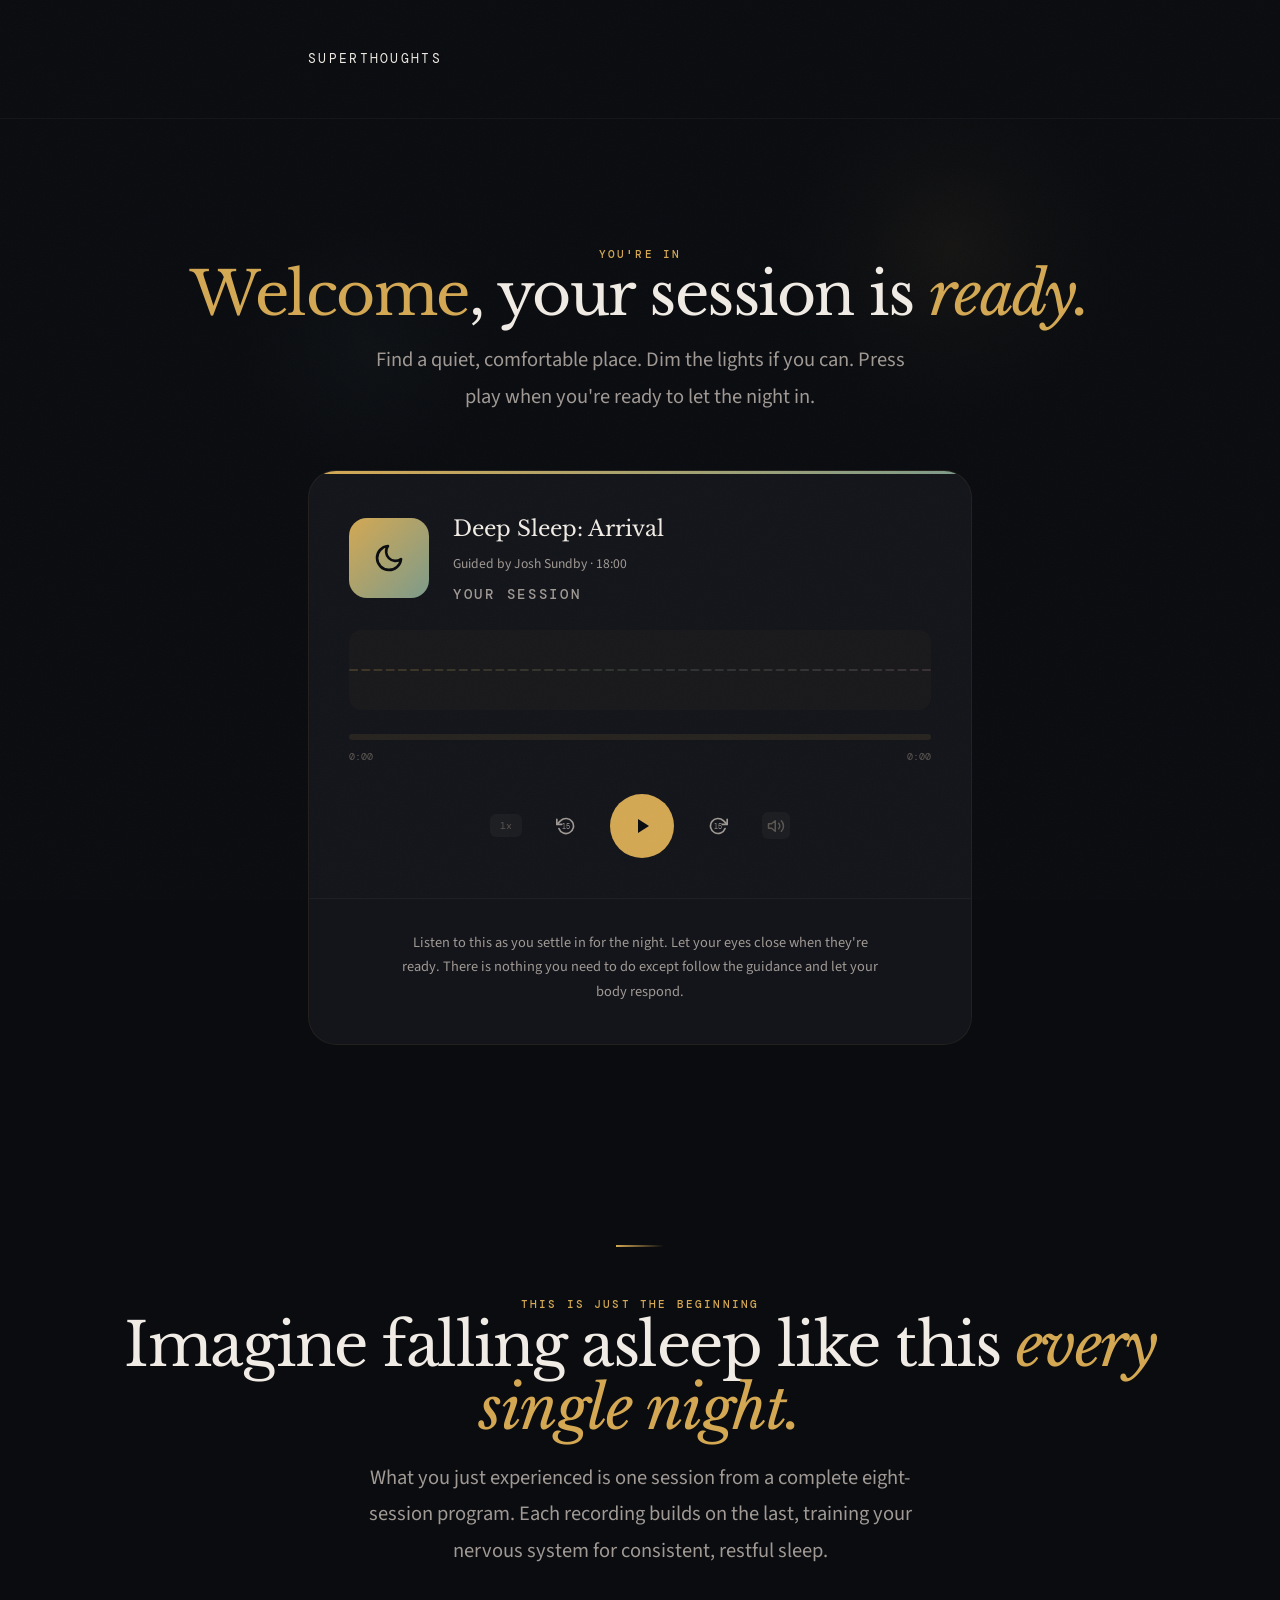
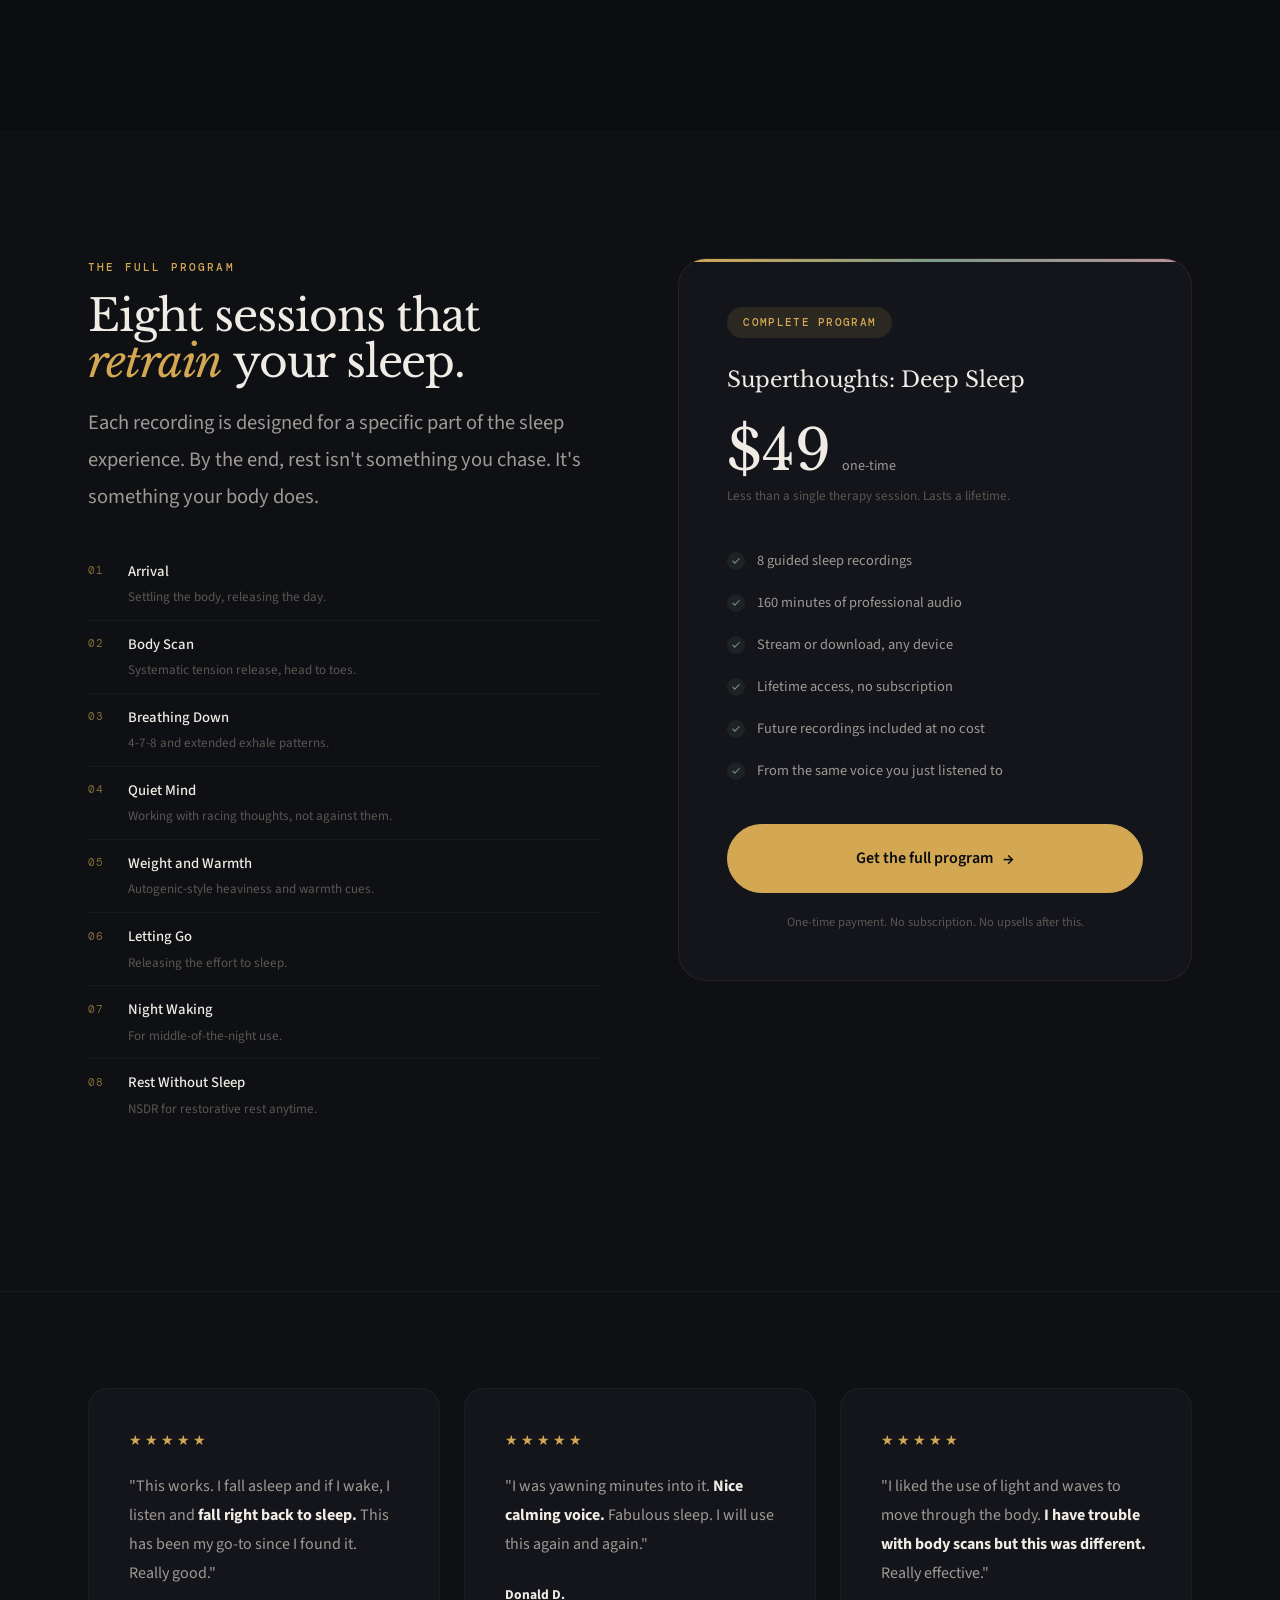
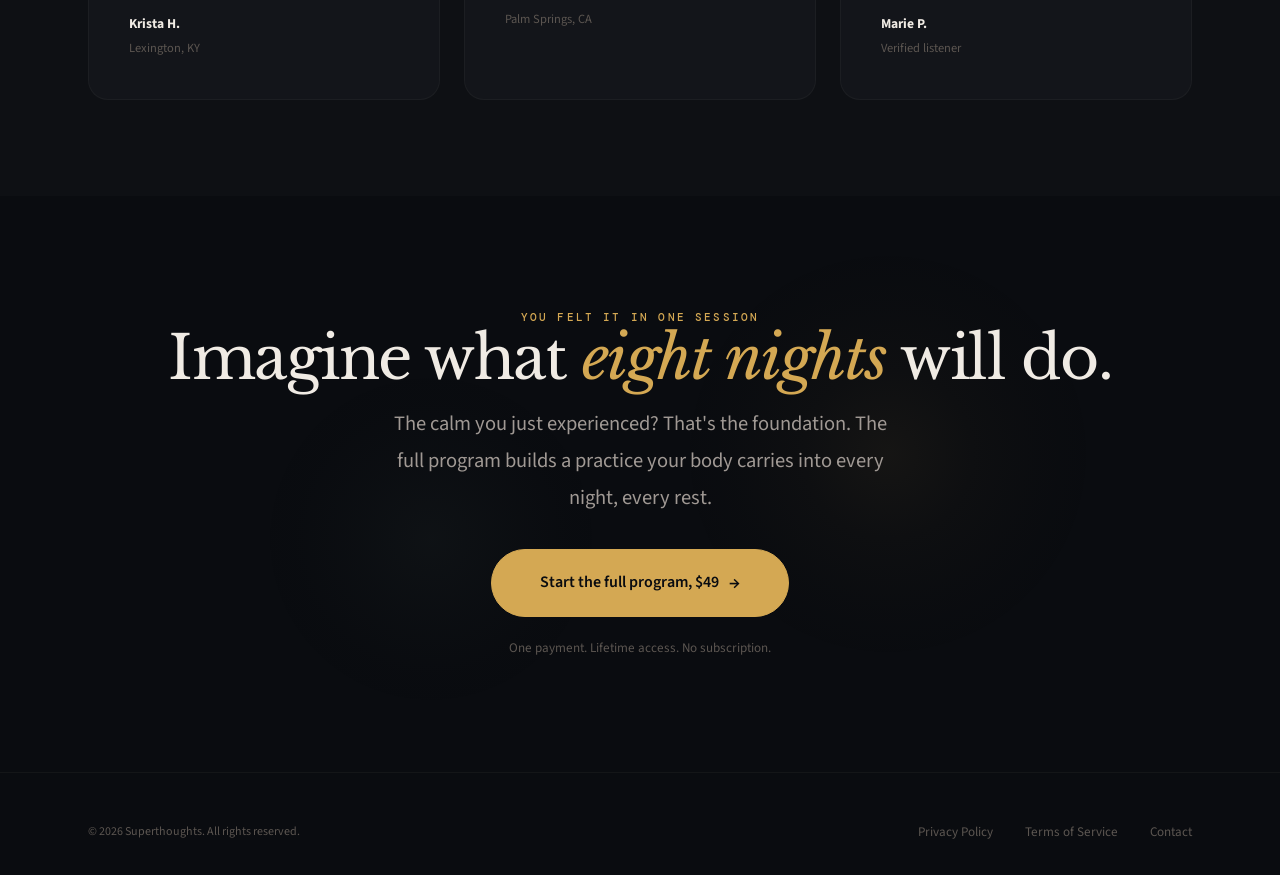
==== free-session.html @ 5aa47e93 "Add Deep Sleep website files" ====
<!DOCTYPE html>
<html lang="en">
<head>
  <meta charset="UTF-8">
  <meta name="viewport" content="width=device-width, initial-scale=1.0">
  <link rel="icon" type="image/svg+xml" href="data:image/svg+xml,<svg xmlns='http://www.w3.org/2000/svg' viewBox='0 0 100 100'><rect width='100' height='100' rx='18' fill='%230a0c10'/><text x='50' y='72' font-family='Georgia,serif' font-size='68' font-weight='400' font-style='italic' fill='%23d4a853' text-anchor='middle'>S</text></svg>">
  <title>Your Session - Deep Sleep - Superthoughts</title>
  <meta name="description" content="Listen to your complimentary guided deep sleep session from Superthoughts.">
  <link rel="preconnect" href="https://fonts.googleapis.com">
  <link rel="preconnect" href="https://fonts.gstatic.com" crossorigin>
  <link href="https://fonts.googleapis.com/css2?family=Libre+Baskerville:ital,wght@0,400;0,700;1,400&family=DM+Mono:wght@400;500&family=Source+Sans+3:wght@400;500;600&display=swap" rel="stylesheet">
  <link rel="stylesheet" href="style.css">
  <style>
    /* ===== DELIVERY PAGE ===== */
    .delivery-hero {
      padding: clamp(7rem, 14vh, 10rem) 0 clamp(3rem, 6vh, 5rem);
      text-align: center;
      position: relative;
      overflow: hidden;
    }

    .delivery-hero .container { position: relative; z-index: 2; }

    .welcome-name { color: var(--amber); }

    .player-section { padding: 0 0 clamp(4rem, 8vh, 6rem); }

    .player-card {
      max-width: 700px;
      margin: 0 auto;
      background: var(--bg-card);
      border: 1px solid rgba(212, 168, 83, 0.08);
      border-radius: 28px;
      overflow: hidden;
      position: relative;
    }

    .player-card::before {
      content: '';
      position: absolute;
      top: 0; left: 0; right: 0;
      height: 3px;
      background: linear-gradient(90deg, var(--amber), var(--sage));
    }

    .player-top {
      padding: 2.5rem 2.5rem 0;
      display: flex;
      align-items: center;
      gap: 1.5rem;
    }

    .player-art {
      width: 80px;
      height: 80px;
      border-radius: 18px;
      background: linear-gradient(135deg, var(--amber), var(--sage));
      flex-shrink: 0;
      display: flex;
      align-items: center;
      justify-content: center;
    }

    .player-art svg {
      width: 32px;
      height: 32px;
      fill: none;
      stroke: var(--bg);
      stroke-width: 2;
      stroke-linecap: round;
      stroke-linejoin: round;
    }

    .player-info h2 {
      font-family: var(--font-display);
      font-size: 1.35rem;
      color: var(--text);
      font-weight: 400;
      margin-bottom: 0.25rem;
    }

    .player-info p {
      font-size: 0.85rem;
      color: var(--text-muted);
    }

    .player-info .tag { margin-top: 0.5rem; margin-bottom: 0; }

    .player-body { padding: 1.5rem 2.5rem 2.5rem; }

    /* Visualizer */
    .visualizer-wrap {
      width: 100%;
      height: 80px;
      margin-bottom: 1.5rem;
      position: relative;
      overflow: hidden;
      border-radius: 12px;
      background: rgba(212, 168, 83, 0.03);
    }

    .visualizer-wrap canvas { width: 100%; height: 100%; display: block; }

    /* Progress */
    .custom-progress {
      width: 100%;
      height: 6px;
      background: rgba(212, 168, 83, 0.1);
      border-radius: 3px;
      cursor: pointer;
      margin-bottom: 0.5rem;
      position: relative;
    }

    .custom-progress-fill {
      height: 100%;
      background: linear-gradient(90deg, var(--amber), var(--sage));
      border-radius: 3px;
      width: 0%;
      position: relative;
      transition: width 0.1s linear;
    }

    .custom-progress-fill::after {
      content: '';
      position: absolute;
      right: -6px;
      top: 50%;
      transform: translateY(-50%) scale(0);
      width: 14px;
      height: 14px;
      background: var(--amber);
      border-radius: 50%;
      box-shadow: 0 0 12px rgba(212, 168, 83, 0.3);
      transition: transform 0.2s;
    }

    .custom-progress:hover .custom-progress-fill::after {
      transform: translateY(-50%) scale(1);
    }

    .custom-times {
      display: flex;
      justify-content: space-between;
      font-family: var(--font-mono);
      font-size: 0.65rem;
      color: var(--text-faint);
      margin-bottom: 1.75rem;
    }

    .custom-controls {
      display: flex;
      align-items: center;
      justify-content: center;
      gap: 1.5rem;
    }

    .ctrl-btn {
      background: none;
      border: none;
      color: var(--text-muted);
      cursor: pointer;
      transition: color 0.2s, transform 0.2s;
      display: flex;
      align-items: center;
      justify-content: center;
    }

    .ctrl-btn:hover { color: var(--text); }
    .ctrl-btn--skip { width: 40px; height: 40px; }

    .ctrl-btn--play {
      width: 64px;
      height: 64px;
      background: var(--amber);
      border-radius: 50%;
      color: var(--bg);
      transition: transform 0.2s var(--ease), box-shadow 0.2s;
    }

    .ctrl-btn--play:hover {
      transform: scale(1.06);
      box-shadow: 0 4px 24px rgba(212, 168, 83, 0.3);
      color: var(--bg);
    }

    .ctrl-btn--speed {
      font-family: var(--font-mono);
      font-size: 0.65rem;
      letter-spacing: 0.05em;
      color: var(--text-faint);
      padding: 0.3rem 0.6rem;
      border-radius: 6px;
      background: rgba(240, 235, 228, 0.04);
    }

    .ctrl-btn--speed:hover { background: rgba(240, 235, 228, 0.08); }

    .player-instructions {
      text-align: center;
      padding: 2rem 2.5rem 2.5rem;
      border-top: 1px solid rgba(240, 235, 228, 0.04);
    }

    .player-instructions p {
      font-size: 0.9rem;
      color: var(--text-muted);
      line-height: 1.7;
      max-width: 480px;
      margin: 0 auto;
    }

    .player-instructions strong { color: var(--text); }

    /* Bridge */
    .bridge {
      padding: clamp(5rem, 10vw, 8rem) 0;
      text-align: center;
      position: relative;
    }

    .bridge .headline { margin-bottom: 1.25rem; }
    .bridge .body-lg { max-width: 560px; margin: 0 auto 2rem; }

    .bridge-divider {
      width: 48px;
      height: 2px;
      background: linear-gradient(90deg, var(--amber), transparent);
      margin: 0 auto 3rem;
    }

    /* Offer section */
    .offer {
      padding: clamp(5rem, 10vw, 8rem) 0;
      background: var(--bg-alt);
    }

    .offer-grid {
      display: grid;
      grid-template-columns: 1fr 1fr;
      gap: clamp(3rem, 6vw, 5rem);
      align-items: start;
    }

    .offer-copy .tag { margin-bottom: 1rem; }
    .offer-copy .headline { margin-bottom: 1.25rem; }
    .offer-copy .body-lg { margin-bottom: 2rem; }

    .offer-sessions { list-style: none; margin-bottom: 2rem; }

    .offer-sessions li {
      display: flex;
      align-items: flex-start;
      gap: 1rem;
      padding: 0.7rem 0;
      border-bottom: 1px solid rgba(240, 235, 228, 0.03);
    }

    .offer-sessions li:last-child { border: none; }

    .offer-session-num {
      font-family: var(--font-mono);
      font-size: 0.68rem;
      color: var(--amber);
      letter-spacing: 0.08em;
      min-width: 1.5rem;
      padding-top: 0.15rem;
      opacity: 0.6;
    }

    .offer-session-title { font-size: 0.92rem; color: var(--text); font-weight: 500; }
    .offer-session-desc { font-size: 0.82rem; color: var(--text-faint); margin-top: 0.15rem; }

    .offer-card {
      background: var(--bg-card);
      border: 1px solid rgba(212, 168, 83, 0.1);
      border-radius: 28px;
      padding: clamp(2rem, 4vw, 3rem);
      position: relative;
      overflow: hidden;
    }

    .offer-card::before {
      content: '';
      position: absolute;
      top: 0; left: 0; right: 0;
      height: 3px;
      background: linear-gradient(90deg, var(--amber), var(--sage), var(--rose));
    }

    .offer-card-badge {
      display: inline-block;
      background: var(--amber-deep);
      color: var(--amber);
      font-family: var(--font-mono);
      font-size: 0.68rem;
      font-weight: 500;
      text-transform: uppercase;
      letter-spacing: 0.12em;
      padding: 0.4rem 1rem;
      border-radius: 50px;
      margin-bottom: 1.5rem;
    }

    .offer-card h3 {
      font-family: var(--font-display);
      font-size: 1.35rem;
      color: var(--text);
      font-weight: 400;
      margin-bottom: 1.5rem;
    }

    .offer-price {
      display: flex;
      align-items: baseline;
      gap: 0.65rem;
      margin-bottom: 0.4rem;
    }

    .offer-price-amount {
      font-family: var(--font-display);
      font-size: 3.5rem;
      color: var(--text);
      line-height: 1;
    }

    .offer-price-detail { font-size: 0.88rem; color: var(--text-muted); }
    .offer-price-context { font-size: 0.82rem; color: var(--text-faint); margin-bottom: 2rem; }

    .offer-includes { list-style: none; margin-bottom: 2rem; padding: 0; }

    .offer-includes li {
      padding: 0.55rem 0;
      font-size: 0.9rem;
      color: var(--text-muted);
      display: flex;
      align-items: center;
      gap: 0.75rem;
    }

    .offer-check {
      width: 18px;
      height: 18px;
      border-radius: 50%;
      background: var(--sage-deep);
      display: flex;
      align-items: center;
      justify-content: center;
      flex-shrink: 0;
    }

    .offer-check svg {
      width: 10px;
      height: 10px;
      stroke: var(--sage);
      stroke-width: 2.5;
      fill: none;
      stroke-linecap: round;
      stroke-linejoin: round;
    }

    .offer-guarantee {
      text-align: center;
      font-size: 0.78rem;
      color: var(--text-faint);
      margin-top: 1.25rem;
      line-height: 1.5;
    }

    /* Final push */
    .final-push {
      padding: clamp(5rem, 10vw, 7rem) 0;
      text-align: center;
      position: relative;
      overflow: hidden;
    }

    .final-push .headline { margin-bottom: 1rem; }
    .final-push .body-lg { max-width: 500px; margin: 0 auto 2rem; }
    .final-push-note { font-size: 0.82rem; color: var(--text-faint); margin-top: 1.25rem; }

    /* Breathing canvas */
    .breath-canvas {
      position: fixed;
      inset: 0;
      z-index: 0;
      pointer-events: none;
      overflow: hidden;
    }

    .breath-orb {
      position: absolute;
      border-radius: 50%;
      opacity: 0;
      transition: opacity 2s ease;
    }

    .breath-canvas.active .breath-orb { opacity: 1; }

    .breath-orb--1 {
      width: 650px; height: 650px;
      background: radial-gradient(circle, rgba(212, 168, 83, 0.045) 0%, rgba(212, 168, 83, 0.02) 30%, rgba(212, 168, 83, 0.005) 55%, transparent 75%);
      top: 10%; left: 20%;
      animation: breathe-a 20s ease-in-out infinite;
    }

    .breath-orb--2 {
      width: 600px; height: 600px;
      background: radial-gradient(circle, rgba(125, 155, 138, 0.035) 0%, rgba(125, 155, 138, 0.015) 30%, rgba(125, 155, 138, 0.004) 55%, transparent 75%);
      top: 35%; right: 15%;
      animation: breathe-b 25s ease-in-out infinite;
    }

    .breath-orb--3 {
      width: 550px; height: 550px;
      background: radial-gradient(circle, rgba(184, 146, 154, 0.03) 0%, rgba(184, 146, 154, 0.012) 30%, rgba(184, 146, 154, 0.003) 55%, transparent 75%);
      bottom: 20%; left: 30%;
      animation: breathe-c 30s ease-in-out infinite;
    }

    @keyframes breathe-a {
      0%, 100% { transform: translate(0, 0) scale(1); opacity: 0.5; }
      25% { transform: translate(15px, -10px) scale(1.08); opacity: 0.7; }
      50% { transform: translate(-8px, 8px) scale(1.02); opacity: 0.55; }
      75% { transform: translate(10px, 5px) scale(1.1); opacity: 0.75; }
    }

    @keyframes breathe-b {
      0%, 100% { transform: translate(0, 0) scale(1); opacity: 0.4; }
      30% { transform: translate(-12px, 8px) scale(1.1); opacity: 0.6; }
      60% { transform: translate(8px, -6px) scale(0.97); opacity: 0.45; }
      85% { transform: translate(-6px, -10px) scale(1.06); opacity: 0.65; }
    }

    @keyframes breathe-c {
      0%, 100% { transform: translate(0, 0) scale(1); opacity: 0.3; }
      35% { transform: translate(12px, 10px) scale(1.12); opacity: 0.5; }
      65% { transform: translate(-8px, -6px) scale(1.05); opacity: 0.4; }
    }

    .delivery-hero, .player-section, .bridge, .offer, .offer-testimonials, .final-push, .footer, nav.nav {
      position: relative; z-index: 1;
    }

    @media (max-width: 768px) {
      .offer-grid { grid-template-columns: 1fr; }
      .player-top { flex-direction: column; text-align: center; }
      .player-body { padding: 1.5rem 1.5rem 2rem; }
      .offer-testimonials .testimonials-grid { grid-template-columns: 1fr; }
      .ctrl-btn--play { width: 56px; height: 56px; }
      .custom-controls { gap: 1rem; }
    }
  </style>
</head>
<body>

  <!-- Breathing visual -->
  <div class="breath-canvas" id="breathCanvas">
    <div class="breath-orb breath-orb--1"></div>
    <div class="breath-orb breath-orb--2"></div>
    <div class="breath-orb breath-orb--3"></div>
  </div>

  <!-- Nav -->
  <nav class="nav" style="border-bottom: 1px solid rgba(240,235,228,0.04);">
    <div class="nav-inner" style="max-width:760px;margin:0 auto;padding:1.5rem clamp(1.5rem,5vw,3rem);">
      <a href="index.html" class="logo">
        <span class="logo-text" style="font-size:0.8rem;">Superthoughts</span>
      </a>
    </div>
  </nav>

  <!-- Welcome -->
  <section class="delivery-hero">
    <div class="glow glow--amber" style="top: -20%; right: 10%; width: 400px; height: 400px;"></div>
    <div class="glow glow--sage" style="bottom: -15%; left: 15%; width: 350px; height: 350px;"></div>
    <div class="container">
      <p class="tag">You're in</p>
      <h1 class="headline headline--lg"><span class="welcome-name" id="welcomeName">Welcome</span>, your session is <em>ready.</em></h1>
      <p class="body-lg" style="max-width: 540px; margin: 1rem auto 0;">Find a quiet, comfortable place. Dim the lights if you can. Press play when you're ready to let the night in.</p>
    </div>
  </section>

  <!-- Player -->
  <section class="player-section">
    <div class="container" style="max-width:760px;">
      <div class="player-card reveal">
        <div class="player-top">
          <div class="player-art">
            <svg viewBox="0 0 24 24"><path d="M21 12.79A9 9 0 1 1 11.21 3 7 7 0 0 0 21 12.79z"/></svg>
          </div>
          <div class="player-info">
            <h2>Deep Sleep: Arrival</h2>
            <p>Guided by Josh Sundby &middot; 18:00</p>
            <p class="tag">Your session</p>
          </div>
        </div>
        <div class="player-body">
          <div class="visualizer-wrap">
            <canvas id="visualizer"></canvas>
          </div>
          <div class="custom-progress" id="progressBar">
            <div class="custom-progress-fill" id="progressFill"></div>
          </div>
          <div class="custom-times">
            <span id="currentTime">0:00</span>
            <span id="totalTime">0:00</span>
          </div>
          <div class="custom-controls">
            <button class="ctrl-btn ctrl-btn--speed" id="speedBtn">1x</button>
            <button class="ctrl-btn ctrl-btn--skip" id="rewindBtn" aria-label="Rewind 15 seconds">
              <svg width="20" height="20" viewBox="0 0 24 24" fill="none" stroke="currentColor" stroke-width="2" stroke-linecap="round" stroke-linejoin="round"><path d="M1 4v6h6"/><path d="M3.51 15a9 9 0 1 0 2.13-9.36L1 10"/><text x="12" y="16" fill="currentColor" stroke="none" font-size="8" font-family="DM Mono, monospace" text-anchor="middle">15</text></svg>
            </button>
            <button class="ctrl-btn ctrl-btn--play" id="playBtn" aria-label="Play">
              <svg width="24" height="24" viewBox="0 0 24 24" fill="currentColor" id="playIcon">
                <path d="M8 5v14l11-7z"/>
              </svg>
            </button>
            <button class="ctrl-btn ctrl-btn--skip" id="forwardBtn" aria-label="Forward 15 seconds">
              <svg width="20" height="20" viewBox="0 0 24 24" fill="none" stroke="currentColor" stroke-width="2" stroke-linecap="round" stroke-linejoin="round"><path d="M23 4v6h-6"/><path d="M20.49 15a9 9 0 1 1-2.12-9.36L23 10"/><text x="12" y="16" fill="currentColor" stroke="none" font-size="8" font-family="DM Mono, monospace" text-anchor="middle">15</text></svg>
            </button>
            <button class="ctrl-btn ctrl-btn--speed" id="muteBtn" aria-label="Volume" style="padding:0.3rem;">
              <svg width="18" height="18" viewBox="0 0 24 24" fill="none" stroke="currentColor" stroke-width="2" stroke-linecap="round" stroke-linejoin="round" id="volIcon"><polygon points="11 5 6 9 2 9 2 15 6 15 11 19 11 5"/><path d="M19.07 4.93a10 10 0 0 1 0 14.14M15.54 8.46a5 5 0 0 1 0 7.07"/></svg>
            </button>
          </div>
        </div>
        <div class="player-instructions">
          <p>Listen to this as you settle in for the night. Let your eyes close when they're ready. There is nothing you need to do except follow the guidance and let your body respond.</p>
        </div>
      </div>
    </div>
  </section>

  <!-- Bridge -->
  <section class="bridge">
    <div class="container">
      <div class="bridge-divider"></div>
      <p class="tag">This is just the beginning</p>
      <h2 class="headline headline--lg">Imagine falling asleep like this <em>every single night.</em></h2>
      <p class="body-lg">What you just experienced is one session from a complete eight-session program. Each recording builds on the last, training your nervous system for consistent, restful sleep.</p>
    </div>
  </section>

  <!-- The Offer -->
  <section class="offer" id="offer">
    <div class="container">
      <div class="offer-grid">
        <div class="offer-copy">
          <p class="tag">The full program</p>
          <h2 class="headline headline--md">Eight sessions that <em>retrain</em> your sleep.</h2>
          <p class="body-lg">Each recording is designed for a specific part of the sleep experience. By the end, rest isn't something you chase. It's something your body does.</p>
          <ul class="offer-sessions">
            <li><span class="offer-session-num">01</span><div><div class="offer-session-title">Arrival</div><div class="offer-session-desc">Settling the body, releasing the day.</div></div></li>
            <li><span class="offer-session-num">02</span><div><div class="offer-session-title">Body Scan</div><div class="offer-session-desc">Systematic tension release, head to toes.</div></div></li>
            <li><span class="offer-session-num">03</span><div><div class="offer-session-title">Breathing Down</div><div class="offer-session-desc">4-7-8 and extended exhale patterns.</div></div></li>
            <li><span class="offer-session-num">04</span><div><div class="offer-session-title">Quiet Mind</div><div class="offer-session-desc">Working with racing thoughts, not against them.</div></div></li>
            <li><span class="offer-session-num">05</span><div><div class="offer-session-title">Weight and Warmth</div><div class="offer-session-desc">Autogenic-style heaviness and warmth cues.</div></div></li>
            <li><span class="offer-session-num">06</span><div><div class="offer-session-title">Letting Go</div><div class="offer-session-desc">Releasing the effort to sleep.</div></div></li>
            <li><span class="offer-session-num">07</span><div><div class="offer-session-title">Night Waking</div><div class="offer-session-desc">For middle-of-the-night use.</div></div></li>
            <li><span class="offer-session-num">08</span><div><div class="offer-session-title">Rest Without Sleep</div><div class="offer-session-desc">NSDR for restorative rest anytime.</div></div></li>
          </ul>
        </div>

        <div class="offer-card">
          <div class="offer-card-badge">Complete program</div>
          <h3>Superthoughts: Deep Sleep</h3>
          <div class="offer-price">
            <span class="offer-price-amount">$49</span>
            <span class="offer-price-detail">one-time</span>
          </div>
          <p class="offer-price-context">Less than a single therapy session. Lasts a lifetime.</p>
          <ul class="offer-includes">
            <li><span class="offer-check"><svg viewBox="0 0 24 24"><polyline points="20 6 9 17 4 12"/></svg></span>8 guided sleep recordings</li>
            <li><span class="offer-check"><svg viewBox="0 0 24 24"><polyline points="20 6 9 17 4 12"/></svg></span>160 minutes of professional audio</li>
            <li><span class="offer-check"><svg viewBox="0 0 24 24"><polyline points="20 6 9 17 4 12"/></svg></span>Stream or download, any device</li>
            <li><span class="offer-check"><svg viewBox="0 0 24 24"><polyline points="20 6 9 17 4 12"/></svg></span>Lifetime access, no subscription</li>
            <li><span class="offer-check"><svg viewBox="0 0 24 24"><polyline points="20 6 9 17 4 12"/></svg></span>Future recordings included at no cost</li>
            <li><span class="offer-check"><svg viewBox="0 0 24 24"><polyline points="20 6 9 17 4 12"/></svg></span>From the same voice you just listened to</li>
          </ul>
          <a href="checkout.html" class="btn btn--primary btn--full btn--lg">Get the full program <span class="btn-arrow">&rarr;</span></a>
          <p class="offer-guarantee">One-time payment. No subscription. No upsells after this.</p>
        </div>
      </div>
    </div>
  </section>

  <!-- Social Proof -->
  <section class="offer-testimonials" style="padding: clamp(4rem, 8vw, 6rem) 0; background: var(--bg-alt); border-top: 1px solid rgba(240, 235, 228, 0.03);">
    <div class="container">
      <div class="testimonials-grid">
        <div class="testimonial reveal">
          <div class="testimonial-stars">&#9733;&#9733;&#9733;&#9733;&#9733;</div>
          <blockquote>"This works. I fall asleep and if I wake, I listen and <strong>fall right back to sleep.</strong> This has been my go-to since I found it. Really good."</blockquote>
          <div class="testimonial-author"><strong>Krista H.</strong><span>Lexington, KY</span></div>
        </div>
        <div class="testimonial reveal reveal-delay-1">
          <div class="testimonial-stars">&#9733;&#9733;&#9733;&#9733;&#9733;</div>
          <blockquote>"I was yawning minutes into it. <strong>Nice calming voice.</strong> Fabulous sleep. I will use this again and again."</blockquote>
          <div class="testimonial-author"><strong>Donald D.</strong><span>Palm Springs, CA</span></div>
        </div>
        <div class="testimonial reveal reveal-delay-2">
          <div class="testimonial-stars">&#9733;&#9733;&#9733;&#9733;&#9733;</div>
          <blockquote>"I liked the use of light and waves to move through the body. <strong>I have trouble with body scans but this was different.</strong> Really effective."</blockquote>
          <div class="testimonial-author"><strong>Marie P.</strong><span>Verified listener</span></div>
        </div>
      </div>
    </div>
  </section>

  <!-- Final Push -->
  <section class="final-push">
    <div class="glow glow--amber" style="top: 10%; right: 15%; width: 400px; height: 400px;"></div>
    <div class="glow glow--sage" style="bottom: 10%; left: 20%; width: 350px; height: 350px;"></div>
    <div class="container reveal">
      <p class="tag">You felt it in one session</p>
      <h2 class="headline headline--lg">Imagine what <em>eight nights</em> will do.</h2>
      <p class="body-lg">The calm you just experienced? That's the foundation. The full program builds a practice your body carries into every night, every rest.</p>
      <a href="checkout.html" class="btn btn--primary btn--lg">Start the full program, $49 <span class="btn-arrow">&rarr;</span></a>
      <p class="final-push-note">One payment. Lifetime access. No subscription.</p>
    </div>
  </section>

  <!-- Footer -->
  <footer class="footer">
    <div class="container">
      <div class="footer-bottom" style="border: none; padding-top: 0;">
        <p>&copy; 2026 Superthoughts. All rights reserved.</p>
        <div class="footer-links">
          <a href="privacy.html">Privacy Policy</a>
          <a href="terms.html">Terms of Service</a>
          <a href="mailto:hello@superthoughts.com">Contact</a>
        </div>
      </div>
    </div>
  </footer>

  <script>
    // Personalize
    const name = sessionStorage.getItem('st_name');
    const welcomeEl = document.getElementById('welcomeName');
    if (name && welcomeEl) welcomeEl.textContent = name;

    // ===== AUDIO PLAYER =====
    // Update CDN path when audio is uploaded
    const audio = new Audio('https://superthoughts-audio.b-cdn.net/deep-sleep/01%20-%20Deep%20Sleep%20-%20Arrival.mp3');
    audio.crossOrigin = 'anonymous';
    const playBtn = document.getElementById('playBtn');
    const playIcon = document.getElementById('playIcon');
    const progressBar = document.getElementById('progressBar');
    const progressFill = document.getElementById('progressFill');
    const currentTimeEl = document.getElementById('currentTime');
    const totalTimeEl = document.getElementById('totalTime');
    const rewindBtn = document.getElementById('rewindBtn');
    const forwardBtn = document.getElementById('forwardBtn');
    const speedBtn = document.getElementById('speedBtn');
    const muteBtn = document.getElementById('muteBtn');
    const volIcon = document.getElementById('volIcon');
    const breathCanvas = document.getElementById('breathCanvas');

    // ===== VISUALIZER =====
    const vizCanvas = document.getElementById('visualizer');
    const vizCtx = vizCanvas.getContext('2d');
    let audioCtx, analyser, source, dataArray, animId;
    let vizInitialized = false;
    const isMobile = /iPhone|iPad|iPod|Android/i.test(navigator.userAgent);

    function initVisualizer() {
      if (vizInitialized || isMobile) return;
      vizInitialized = true;
      audioCtx = new (window.AudioContext || window.webkitAudioContext)();
      analyser = audioCtx.createAnalyser();
      analyser.fftSize = 256;
      analyser.smoothingTimeConstant = 0.82;
      source = audioCtx.createMediaElementSource(audio);
      source.connect(analyser);
      analyser.connect(audioCtx.destination);
      dataArray = new Uint8Array(analyser.frequencyBinCount);
    }

    let smoothed = null;

    function vizColor(t) {
      const c1r=212,c1g=168,c1b=83, c2r=125,c2g=155,c2b=138, c3r=184,c3g=146,c3b=154;
      if (t < 0.5) {
        const l = t * 2;
        return [c1r+(c2r-c1r)*l, c1g+(c2g-c1g)*l, c1b+(c2b-c1b)*l];
      }
      const l = (t-0.5)*2;
      return [c2r+(c3r-c2r)*l, c2g+(c3g-c2g)*l, c2b+(c3b-c2b)*l];
    }

    function drawVisualizer() {
      animId = requestAnimationFrame(drawVisualizer);
      const dpr = window.devicePixelRatio || 1;
      const rect = vizCanvas.getBoundingClientRect();
      vizCanvas.width = rect.width * dpr;
      vizCanvas.height = rect.height * dpr;
      vizCtx.scale(dpr, dpr);
      const W = rect.width, H = rect.height;
      vizCtx.clearRect(0, 0, W, H);
      analyser.getByteFrequencyData(dataArray);

      const barCount = 48;
      const half = barCount / 2;
      const gap = 3;
      const barWidth = (W - (barCount - 1) * gap) / barCount;
      const maxBarH = H - 8;
      if (!smoothed) smoothed = new Float32Array(half).fill(0);

      const usableBins = Math.floor(dataArray.length * 0.5);

      for (let i = 0; i < half; i++) {
        const t = i / half;
        const curved = Math.pow(t, 1.4);
        const bin = 1 + Math.floor(curved * (usableBins - 1));
        let sum = 0, count = 0;
        for (let b = Math.max(0, bin-2); b <= Math.min(dataArray.length-1, bin+2); b++) {
          sum += dataArray[b]; count++;
        }
        const raw = (sum / count) / 255;
        const boosted = Math.pow(raw, 0.6) * 1.3;
        smoothed[i] += (Math.min(boosted, 1) - smoothed[i]) * 0.03;
      }

      for (let i = 0; i < barCount; i++) {
        const distFromCenter = Math.abs(i - (barCount - 1) / 2);
        const si = Math.floor((distFromCenter / (half - 1)) * (half - 1));
        const val = smoothed[Math.min(si, half - 1)];
        const barH = Math.max(2, val * maxBarH);
        const x = i * (barWidth + gap);
        const y = (H - barH) / 2;
        const [r,g,b] = vizColor(i/(barCount-1));
        const alpha = 0.35 + val * 0.55;
        vizCtx.fillStyle = `rgba(${Math.round(r)},${Math.round(g)},${Math.round(b)},${alpha})`;
        vizCtx.beginPath();
        vizCtx.roundRect(x, y, barWidth, barH, barWidth / 2);
        vizCtx.fill();
      }
    }

    // Mobile: ambient sine-wave breathing animation
    let mobileVizStart = 0;
    function drawVizMobile() {
      animId = requestAnimationFrame(drawVizMobile);
      const dpr = window.devicePixelRatio || 1;
      const rect = vizCanvas.getBoundingClientRect();
      if (rect.width === 0) return;
      vizCanvas.width = rect.width * dpr;
      vizCanvas.height = rect.height * dpr;
      vizCtx.scale(dpr, dpr);
      const W = rect.width, H = rect.height;
      vizCtx.clearRect(0, 0, W, H);
      if (!mobileVizStart) mobileVizStart = performance.now();
      const elapsed = (performance.now() - mobileVizStart) / 1000;

      const barCount = 48;
      const half = barCount / 2;
      const gap = 3;
      const barW = (W - (barCount-1)*gap) / barCount;
      const maxH = H - 10;
      if (!smoothed) smoothed = new Float32Array(half).fill(0);

      for (let i = 0; i < half; i++) {
        const t = i / half;
        const wave1 = Math.sin(elapsed * 0.4 + i * 0.3) * 0.5 + 0.5;
        const wave2 = Math.sin(elapsed * 0.25 + i * 0.5 + 1.5) * 0.5 + 0.5;
        const wave3 = Math.sin(elapsed * 0.15 + i * 0.2 + 3.0) * 0.5 + 0.5;
        const target = (wave1 * 0.4 + wave2 * 0.35 + wave3 * 0.25) * (0.3 + (1 - t) * 0.4);
        smoothed[i] += (target - smoothed[i]) * 0.02;
      }

      for (let i = 0; i < barCount; i++) {
        const distFromCenter = Math.abs(i - (barCount - 1) / 2);
        const si = Math.floor((distFromCenter / (half - 1)) * (half - 1));
        const val = smoothed[Math.min(si, half - 1)];
        const barH = Math.max(2, val * maxH);
        const x = i * (barW + gap);
        const y = (H - barH) / 2;
        const [r,g,b] = vizColor(i/(barCount-1));
        const alpha = 0.15 + val * 0.45;
        vizCtx.fillStyle = `rgba(${Math.round(r)},${Math.round(g)},${Math.round(b)},${alpha})`;
        vizCtx.beginPath();
        vizCtx.roundRect(x, y, barW, barH, barW / 2);
        vizCtx.fill();
      }
    }

    function startVisualizer() {
      if (isMobile) {
        mobileVizStart = 0;
        smoothed = null;
        drawVizMobile();
        return;
      }
      initVisualizer();
      if (audioCtx.state === 'suspended') audioCtx.resume();
      drawVisualizer();
    }

    function stopVisualizer() { if (animId) { cancelAnimationFrame(animId); animId = null; } smoothed = null; drawIdle(); }

    function drawIdle() {
      const dpr = window.devicePixelRatio || 1;
      const rect = vizCanvas.getBoundingClientRect();
      vizCanvas.width = rect.width * dpr;
      vizCanvas.height = rect.height * dpr;
      vizCtx.scale(dpr, dpr);
      const W = rect.width, H = rect.height;
      vizCtx.clearRect(0, 0, W, H);
      const barCount = 48, gap = 3;
      const barWidth = (W - (barCount - 1) * gap) / barCount;
      for (let i = 0; i < barCount; i++) {
        const barH = 2;
        const x = i * (barWidth + gap);
        const y = (H - barH) / 2;
        const [r,g,b] = vizColor(i/(barCount-1));
        vizCtx.fillStyle = `rgba(${Math.round(r)},${Math.round(g)},${Math.round(b)},0.2)`;
        vizCtx.beginPath();
        vizCtx.roundRect(x, y, barWidth, barH, 1);
        vizCtx.fill();
      }
    }

    // Pause/resume on visibility change
    document.addEventListener('visibilitychange', function() {
      if (document.hidden) {
        if (animId) { cancelAnimationFrame(animId); animId = null; }
      } else if (!audio.paused) {
        startVisualizer();
      }
    });

    setTimeout(drawIdle, 100);

    // Media Session API
    if ('mediaSession' in navigator) {
      navigator.mediaSession.metadata = new MediaMetadata({
        title: 'Arrival',
        artist: 'SUPERTHOUGHTS',
        album: 'Deep Sleep'
      });
      navigator.mediaSession.setActionHandler('play', () => { audio.play(); });
      navigator.mediaSession.setActionHandler('pause', () => { audio.pause(); });
    }

    function formatTime(s) {
      const m = Math.floor(s / 60);
      const sec = Math.floor(s % 60);
      return m + ':' + String(sec).padStart(2, '0');
    }

    audio.addEventListener('loadedmetadata', () => { totalTimeEl.textContent = formatTime(audio.duration); });

    audio.addEventListener('timeupdate', () => {
      const pct = (audio.currentTime / audio.duration) * 100;
      progressFill.style.width = pct + '%';
      currentTimeEl.textContent = formatTime(audio.currentTime);
    });

    audio.addEventListener('ended', () => {
      playIcon.innerHTML = '<path d="M8 5v14l11-7z"/>';
      breathCanvas.classList.remove('active');
      stopVisualizer();
    });

    playBtn.addEventListener('click', () => {
      if (audio.paused) {
        audio.play();
        playIcon.innerHTML = '<rect x="6" y="4" width="4" height="16"/><rect x="14" y="4" width="4" height="16"/>';
        breathCanvas.classList.add('active');
        startVisualizer();
      } else {
        audio.pause();
        playIcon.innerHTML = '<path d="M8 5v14l11-7z"/>';
        breathCanvas.classList.remove('active');
        stopVisualizer();
      }
    });

    function seekFromEvent(e) {
      const rect = progressBar.getBoundingClientRect();
      const pct = Math.max(0, Math.min(1, (e.clientX - rect.left) / rect.width));
      audio.currentTime = pct * audio.duration;
    }

    progressBar.addEventListener('click', seekFromEvent);
    let dragging = false;
    progressBar.addEventListener('mousedown', (e) => { dragging = true; seekFromEvent(e); });
    document.addEventListener('mousemove', (e) => { if (dragging) seekFromEvent(e); });
    document.addEventListener('mouseup', () => { dragging = false; });
    progressBar.addEventListener('touchstart', (e) => { seekFromEvent(e.touches[0]); }, { passive: true });
    progressBar.addEventListener('touchmove', (e) => { seekFromEvent(e.touches[0]); }, { passive: true });

    rewindBtn.addEventListener('click', () => { audio.currentTime = Math.max(0, audio.currentTime - 15); });
    forwardBtn.addEventListener('click', () => { audio.currentTime = Math.min(audio.duration, audio.currentTime + 15); });

    const speeds = [1, 1.25, 1.5, 0.75];
    let speedIdx = 0;
    speedBtn.addEventListener('click', () => {
      speedIdx = (speedIdx + 1) % speeds.length;
      audio.playbackRate = speeds[speedIdx];
      speedBtn.textContent = speeds[speedIdx] + 'x';
    });

    muteBtn.addEventListener('click', () => {
      audio.muted = !audio.muted;
      volIcon.innerHTML = audio.muted
        ? '<polygon points="11 5 6 9 2 9 2 15 6 15 11 19 11 5"/><line x1="23" y1="9" x2="17" y2="15"/><line x1="17" y1="9" x2="23" y2="15"/>'
        : '<polygon points="11 5 6 9 2 9 2 15 6 15 11 19 11 5"/><path d="M19.07 4.93a10 10 0 0 1 0 14.14M15.54 8.46a5 5 0 0 1 0 7.07"/>';
    });

    // Scroll reveal
    const reveals = document.querySelectorAll('.reveal');
    const observer = new IntersectionObserver((entries) => {
      entries.forEach(entry => {
        if (entry.isIntersecting) { entry.target.classList.add('visible'); observer.unobserve(entry.target); }
      });
    }, { threshold: 0.15, rootMargin: '0px 0px -40px 0px' });
    reveals.forEach(el => observer.observe(el));
  </script>

</body>
</html>
---- style.css ----
/* =============================================
   SUPERTHOUGHTS — DEEP SLEEP
   Premium warm-dark design system
   ============================================= */

:root {
  /* Deep dark palette — warm but not brown */
  --bg: #0a0c10;
  --bg-alt: #0e1014;
  --bg-card: #13151a;
  --bg-elevated: #1a1c22;
  --bg-glass: rgba(19, 21, 26, 0.7);

  /* Text */
  --text: #f0ebe4;
  --text-muted: #a09994;
  --text-faint: #5c5651;

  /* Accents */
  --amber: #d4a853;
  --amber-light: #e8c677;
  --amber-deep: rgba(212, 168, 83, 0.12);
  --sage: #7d9b8a;
  --sage-deep: rgba(125, 155, 138, 0.1);
  --rose: #b8929a;
  --rose-deep: rgba(184, 146, 154, 0.08);

  /* Typography */
  --font-display: 'Libre Baskerville', Georgia, serif;
  --font-body: 'Source Sans 3', -apple-system, sans-serif;
  --font-mono: 'DM Mono', 'IBM Plex Mono', monospace;

  /* Motion */
  --ease: cubic-bezier(0.16, 1, 0.3, 1);
  --ease-smooth: cubic-bezier(0.45, 0, 0.15, 1);
  --ease-out: cubic-bezier(0, 0, 0.2, 1);

  /* Spacing */
  --section-pad: clamp(5rem, 12vw, 9rem);
}

/* ===== RESET ===== */
*, *::before, *::after { margin: 0; padding: 0; box-sizing: border-box; }

html {
  scroll-behavior: smooth;
  -webkit-font-smoothing: antialiased;
  -moz-osx-font-smoothing: grayscale;
}

body {
  font-family: var(--font-body);
  color: var(--text);
  background: var(--bg);
  line-height: 1.7;
  overflow-x: hidden;
  opacity: 0;
  animation: pageEntrance 0.8s ease-out 0.1s forwards;
}

@keyframes pageEntrance {
  from { opacity: 0; }
  to { opacity: 1; }
}

img { max-width: 100%; height: auto; display: block; }
a { text-decoration: none; color: inherit; }
button { font-family: inherit; cursor: pointer; border: none; background: none; }

/* ===== FILM GRAIN OVERLAY ===== */
body::after {
  content: '';
  position: fixed;
  inset: 0;
  z-index: 9998;
  pointer-events: none;
  opacity: 0.025;
  background-image: url("data:image/svg+xml,%3Csvg viewBox='0 0 256 256' xmlns='http://www.w3.org/2000/svg'%3E%3Cfilter id='noise'%3E%3CfeTurbulence type='fractalNoise' baseFrequency='0.9' numOctaves='4' stitchTiles='stitch'/%3E%3C/filter%3E%3Crect width='100%25' height='100%25' filter='url(%23noise)'/%3E%3C/svg%3E");
  background-repeat: repeat;
  background-size: 256px;
}

/* ===== LAYOUT ===== */
.container {
  max-width: 1200px;
  margin: 0 auto;
  padding: 0 clamp(1.5rem, 5vw, 3rem);
}

.container--narrow { max-width: 800px; }
.container--tight { max-width: 640px; }
.container--wide { max-width: 1400px; }

/* ===== TYPOGRAPHY ===== */
.tag {
  font-family: var(--font-mono);
  font-size: 0.68rem;
  font-weight: 500;
  text-transform: uppercase;
  letter-spacing: 0.2em;
  color: var(--amber);
}

.headline {
  font-family: var(--font-display);
  font-weight: 400;
  line-height: 1.05;
  color: var(--text);
  letter-spacing: -0.025em;
}

.headline--hero { font-size: clamp(3.5rem, 8vw, 7rem); line-height: 0.95; }
.headline--xl { font-size: clamp(3rem, 7vw, 5.5rem); }
.headline--lg { font-size: clamp(2.25rem, 5vw, 3.75rem); }
.headline--md { font-size: clamp(1.75rem, 3.5vw, 2.75rem); }
.headline--sm { font-size: clamp(1.5rem, 2.5vw, 2rem); }

.headline em {
  font-style: italic;
  color: var(--amber);
}

.body-lg {
  font-size: clamp(1.1rem, 1.6vw, 1.3rem);
  color: var(--text-muted);
  line-height: 1.8;
}

.body-xl {
  font-family: var(--font-display);
  font-size: clamp(1.3rem, 2.2vw, 1.75rem);
  color: var(--text-muted);
  line-height: 1.55;
  font-weight: 400;
}

/* ===== BUTTONS ===== */
.btn {
  display: inline-flex;
  align-items: center;
  gap: 0.6rem;
  padding: 1rem 2.5rem;
  border-radius: 60px;
  font-size: 0.92rem;
  font-weight: 600;
  border: 1.5px solid transparent;
  transition: all 0.4s var(--ease);
  position: relative;
  overflow: hidden;
}

.btn--primary {
  background: var(--amber);
  color: var(--bg);
  border-color: var(--amber);
}

.btn--primary:hover {
  background: var(--amber-light);
  border-color: var(--amber-light);
  transform: translateY(-2px);
  box-shadow: 0 8px 40px rgba(212, 168, 83, 0.3);
}

.btn--outline {
  background: transparent;
  color: var(--text);
  border-color: var(--text-faint);
}

.btn--outline:hover {
  border-color: var(--amber);
  color: var(--amber);
}

.btn--ghost {
  background: rgba(212, 168, 83, 0.08);
  color: var(--amber);
  border-color: rgba(212, 168, 83, 0.2);
}

.btn--ghost:hover {
  background: rgba(212, 168, 83, 0.15);
  border-color: rgba(212, 168, 83, 0.35);
}

.btn--full { width: 100%; justify-content: center; }
.btn--lg { padding: 1.15rem 3rem; font-size: 1rem; }

.btn-arrow {
  transition: transform 0.3s var(--ease);
  font-size: 1.1em;
}

.btn:hover .btn-arrow { transform: translateX(4px); }

/* ===== NAVIGATION ===== */
.nav {
  position: fixed;
  top: 0;
  left: 0;
  right: 0;
  z-index: 1000;
  padding: 1.5rem 0;
  transition: all 0.5s var(--ease);
}

.nav.scrolled {
  background: rgba(11, 10, 8, 0.92);
  backdrop-filter: blur(24px);
  -webkit-backdrop-filter: blur(24px);
  padding: 0.85rem 0;
  border-bottom: 1px solid rgba(240, 235, 228, 0.04);
}

.nav-inner {
  max-width: 1400px;
  margin: 0 auto;
  padding: 0 clamp(1.5rem, 5vw, 3rem);
  display: flex;
  align-items: center;
  justify-content: space-between;
}

.logo {
  display: flex;
  align-items: center;
  gap: 0.65rem;
  z-index: 10;
}

.logo-text {
  font-family: var(--font-mono);
  font-size: 0.85rem;
  color: var(--text);
  letter-spacing: 0.18em;
  text-transform: uppercase;
}

/* ===== HERO ===== */
.hero {
  position: relative;
  min-height: 100vh;
  display: flex;
  align-items: center;
  overflow: hidden;
  padding: clamp(8rem, 18vh, 12rem) 0 clamp(4rem, 10vh, 8rem);
}

/* Organic glow orbs */
.glow {
  position: absolute;
  border-radius: 50%;
  pointer-events: none;
}

.glow--amber {
  width: 700px;
  height: 700px;
  background: radial-gradient(circle, rgba(212, 168, 83, 0.06) 0%, rgba(212, 168, 83, 0.025) 30%, rgba(212, 168, 83, 0.006) 55%, transparent 75%);
  animation: glowDrift 14s ease-in-out infinite;
}

.glow--sage {
  width: 600px;
  height: 600px;
  background: radial-gradient(circle, rgba(125, 155, 138, 0.045) 0%, rgba(125, 155, 138, 0.018) 30%, rgba(125, 155, 138, 0.004) 55%, transparent 75%);
  animation: glowDrift 18s ease-in-out infinite reverse;
}

.glow--rose {
  width: 550px;
  height: 550px;
  background: radial-gradient(circle, rgba(184, 146, 154, 0.035) 0%, rgba(184, 146, 154, 0.014) 30%, rgba(184, 146, 154, 0.003) 55%, transparent 75%);
  animation: glowDrift 12s ease-in-out infinite 3s;
}

@keyframes glowDrift {
  0%, 100% { transform: translate(0, 0) scale(1); }
  25% { transform: translate(30px, -40px) scale(1.08); }
  50% { transform: translate(-20px, 20px) scale(0.95); }
  75% { transform: translate(15px, 10px) scale(1.05); }
}

/* ===== MARQUEE / TRUST STRIP ===== */
.marquee {
  padding: 1.25rem 0;
  background: var(--bg-alt);
  border-top: 1px solid rgba(240, 235, 228, 0.03);
  border-bottom: 1px solid rgba(240, 235, 228, 0.03);
  overflow: hidden;
}

.marquee-track {
  display: flex;
  width: max-content;
  animation: marqueeScroll 35s linear infinite;
}

.marquee-content {
  display: flex;
  align-items: center;
  gap: 3rem;
  padding-right: 3rem;
  white-space: nowrap;
}

.marquee-content span {
  font-family: var(--font-mono);
  font-size: 0.7rem;
  text-transform: uppercase;
  letter-spacing: 0.14em;
  color: var(--text-faint);
}

.marquee-dot {
  width: 4px;
  height: 4px;
  border-radius: 50%;
  background: var(--amber);
  opacity: 0.4;
  flex-shrink: 0;
}

@keyframes marqueeScroll {
  0% { transform: translateX(0); }
  100% { transform: translateX(-50%); }
}

/* ===== TESTIMONIALS ===== */
.testimonials {
  padding: var(--section-pad) 0;
  background: var(--bg-alt);
}

.testimonials-header {
  text-align: center;
  margin-bottom: clamp(3rem, 6vw, 5rem);
}

.testimonials-grid {
  display: grid;
  grid-template-columns: repeat(3, 1fr);
  gap: 1.5rem;
}

.testimonial {
  background: var(--bg-card);
  border: 1px solid rgba(240, 235, 228, 0.04);
  border-radius: 20px;
  padding: 2.5rem;
  transition: transform 0.4s var(--ease), box-shadow 0.4s var(--ease);
}

.testimonial:hover {
  transform: translateY(-4px);
  box-shadow: 0 16px 48px rgba(0,0,0,0.3);
}

.testimonial-stars {
  color: var(--amber);
  font-size: 0.85rem;
  letter-spacing: 3px;
  margin-bottom: 1.25rem;
}

.testimonial blockquote {
  font-size: 1rem;
  color: var(--text-muted);
  line-height: 1.8;
  margin-bottom: 1.5rem;
  font-style: normal;
}

.testimonial blockquote strong { color: var(--text); }

.testimonial-author { font-size: 0.85rem; }

.testimonial-author strong {
  color: var(--text);
  display: block;
  margin-bottom: 0.1rem;
}

.testimonial-author span {
  color: var(--text-faint);
  font-size: 0.78rem;
}

/* ===== SOCIAL PROOF BAR ===== */
.proof-bar {
  display: flex;
  align-items: center;
  gap: 2rem;
  flex-wrap: wrap;
}

.proof-stat {
  display: flex;
  flex-direction: column;
}

.proof-stat-value {
  font-family: var(--font-display);
  font-size: 1.75rem;
  color: var(--text);
  line-height: 1;
  font-variant-numeric: tabular-nums;
}

.proof-stat-label {
  font-size: 0.78rem;
  color: var(--text-faint);
  margin-top: 0.25rem;
}

.proof-divider {
  width: 1px;
  height: 32px;
  background: rgba(240, 235, 228, 0.08);
}

/* ===== CTA SECTION ===== */
.cta-section {
  padding: var(--section-pad) 0;
  text-align: center;
  position: relative;
}

.cta-section .headline { margin-bottom: 1.25rem; }

.cta-section .body-lg {
  max-width: 520px;
  margin: 0 auto 2.5rem;
}

/* ===== PULL QUOTE ===== */
.pull-quote {
  padding: var(--section-pad) 0;
  text-align: center;
  position: relative;
}

.pull-quote blockquote {
  font-family: var(--font-display);
  font-size: clamp(1.5rem, 3vw, 2.5rem);
  color: var(--text);
  line-height: 1.45;
  font-style: italic;
  max-width: 700px;
  margin: 0 auto 1.5rem;
}

.pull-quote blockquote em {
  font-style: italic;
  color: var(--amber);
}

.pull-quote cite {
  font-style: normal;
  font-size: 0.88rem;
  color: var(--text-faint);
  font-family: var(--font-mono);
  letter-spacing: 0.06em;
}

/* ===== FORM STYLES ===== */
.form-group { margin-bottom: 1.25rem; }

.form-group label {
  display: block;
  font-size: 0.8rem;
  font-weight: 500;
  color: var(--text-muted);
  margin-bottom: 0.4rem;
  letter-spacing: 0.03em;
}

.form-group input,
.form-group select,
.form-group textarea {
  width: 100%;
  padding: 0.9rem 1.1rem;
  border: 1.5px solid rgba(240, 235, 228, 0.08);
  border-radius: 12px;
  font-family: var(--font-body);
  font-size: 0.92rem;
  color: var(--text);
  background: var(--bg-elevated);
  transition: border-color 0.3s, box-shadow 0.3s;
  outline: none;
}

.form-group input::placeholder,
.form-group textarea::placeholder {
  color: var(--text-faint);
}

.form-group input:focus,
.form-group select:focus,
.form-group textarea:focus {
  border-color: var(--amber);
  box-shadow: 0 0 0 3px rgba(212, 168, 83, 0.08);
}

/* ===== FOOTER ===== */
.footer {
  background: var(--bg);
  border-top: 1px solid rgba(240, 235, 228, 0.04);
  padding: 3rem 0 2rem;
}

.footer-bottom {
  padding-top: 2rem;
  display: flex;
  justify-content: space-between;
  align-items: center;
  font-size: 0.75rem;
  color: var(--text-faint);
}

.footer-links {
  display: flex;
  gap: 2rem;
}

.footer-links a {
  font-size: 0.82rem;
  color: var(--text-faint);
  transition: color 0.3s;
}

.footer-links a:hover { color: var(--amber); }

/* ===== SCROLL ANIMATIONS ===== */
.reveal {
  opacity: 0;
  transform: translateY(32px);
  transition: opacity 0.8s var(--ease-out), transform 0.8s var(--ease-out);
}

.reveal.visible {
  opacity: 1;
  transform: translateY(0);
}

.reveal-delay-1 { transition-delay: 0.12s; }
.reveal-delay-2 { transition-delay: 0.24s; }
.reveal-delay-3 { transition-delay: 0.36s; }
.reveal-delay-4 { transition-delay: 0.48s; }

/* Text reveal */
.text-reveal {
  overflow: hidden;
}

.text-reveal-inner {
  transform: translateY(110%);
  transition: transform 0.9s var(--ease);
}

.text-reveal.visible .text-reveal-inner {
  transform: translateY(0);
}

/* ===== RESPONSIVE ===== */
@media (max-width: 1024px) {
  .testimonials-grid { grid-template-columns: repeat(2, 1fr); }
}

@media (max-width: 768px) {
  .testimonials-grid { grid-template-columns: 1fr; }
  .footer-bottom { flex-direction: column; gap: 0.5rem; text-align: center; }
  .proof-bar { justify-content: center; }
}
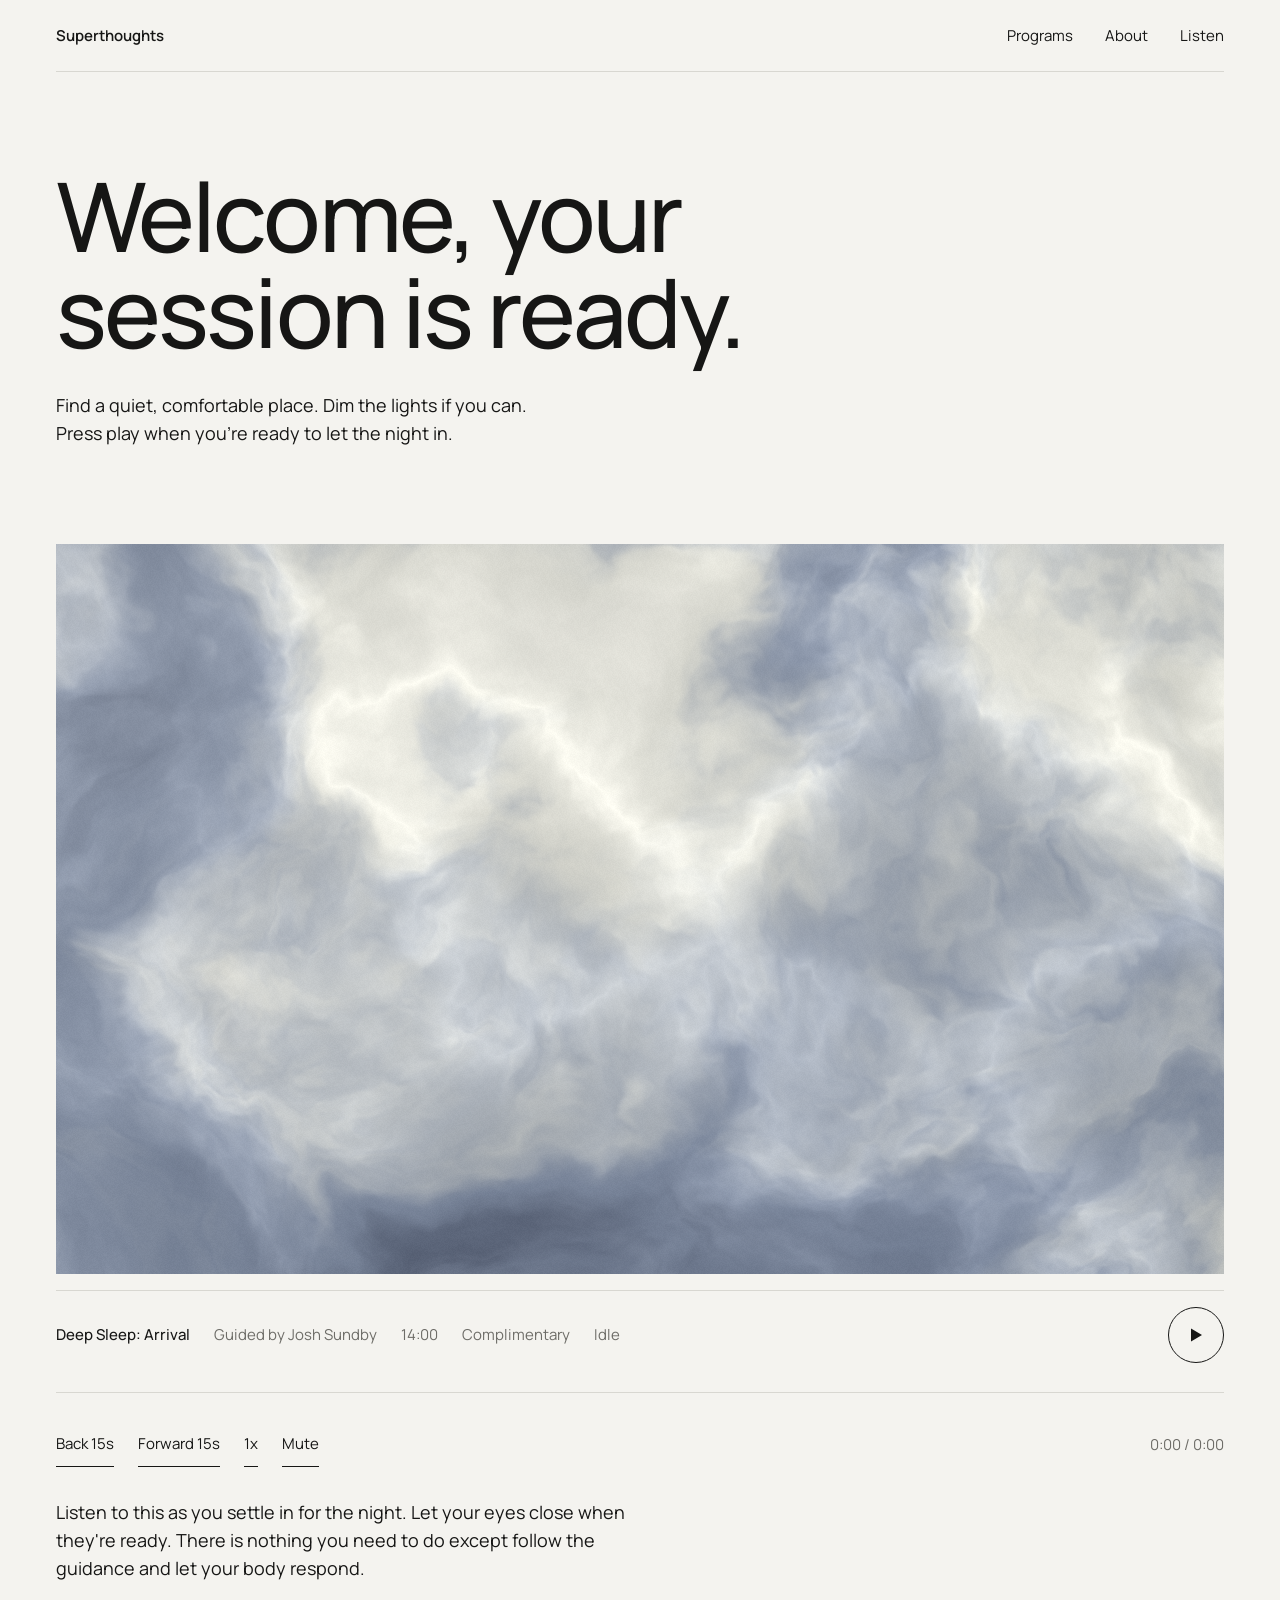
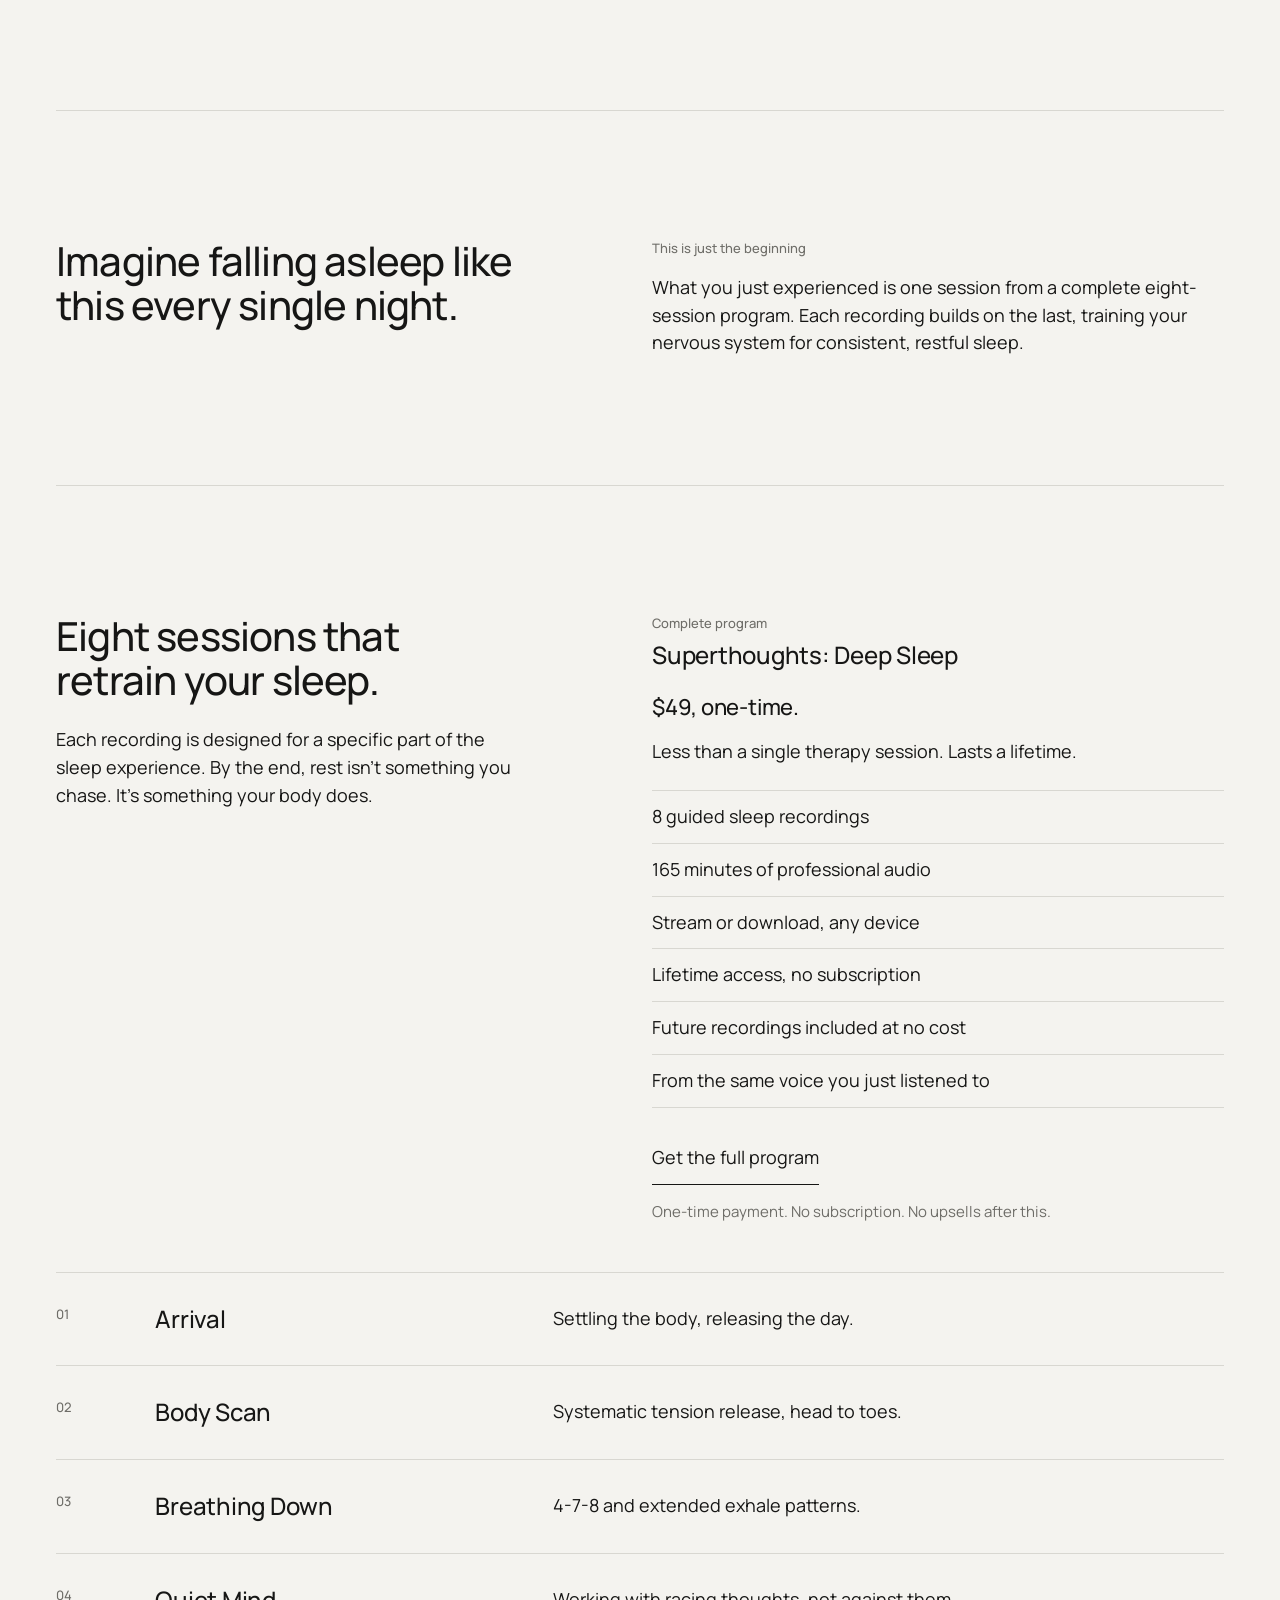
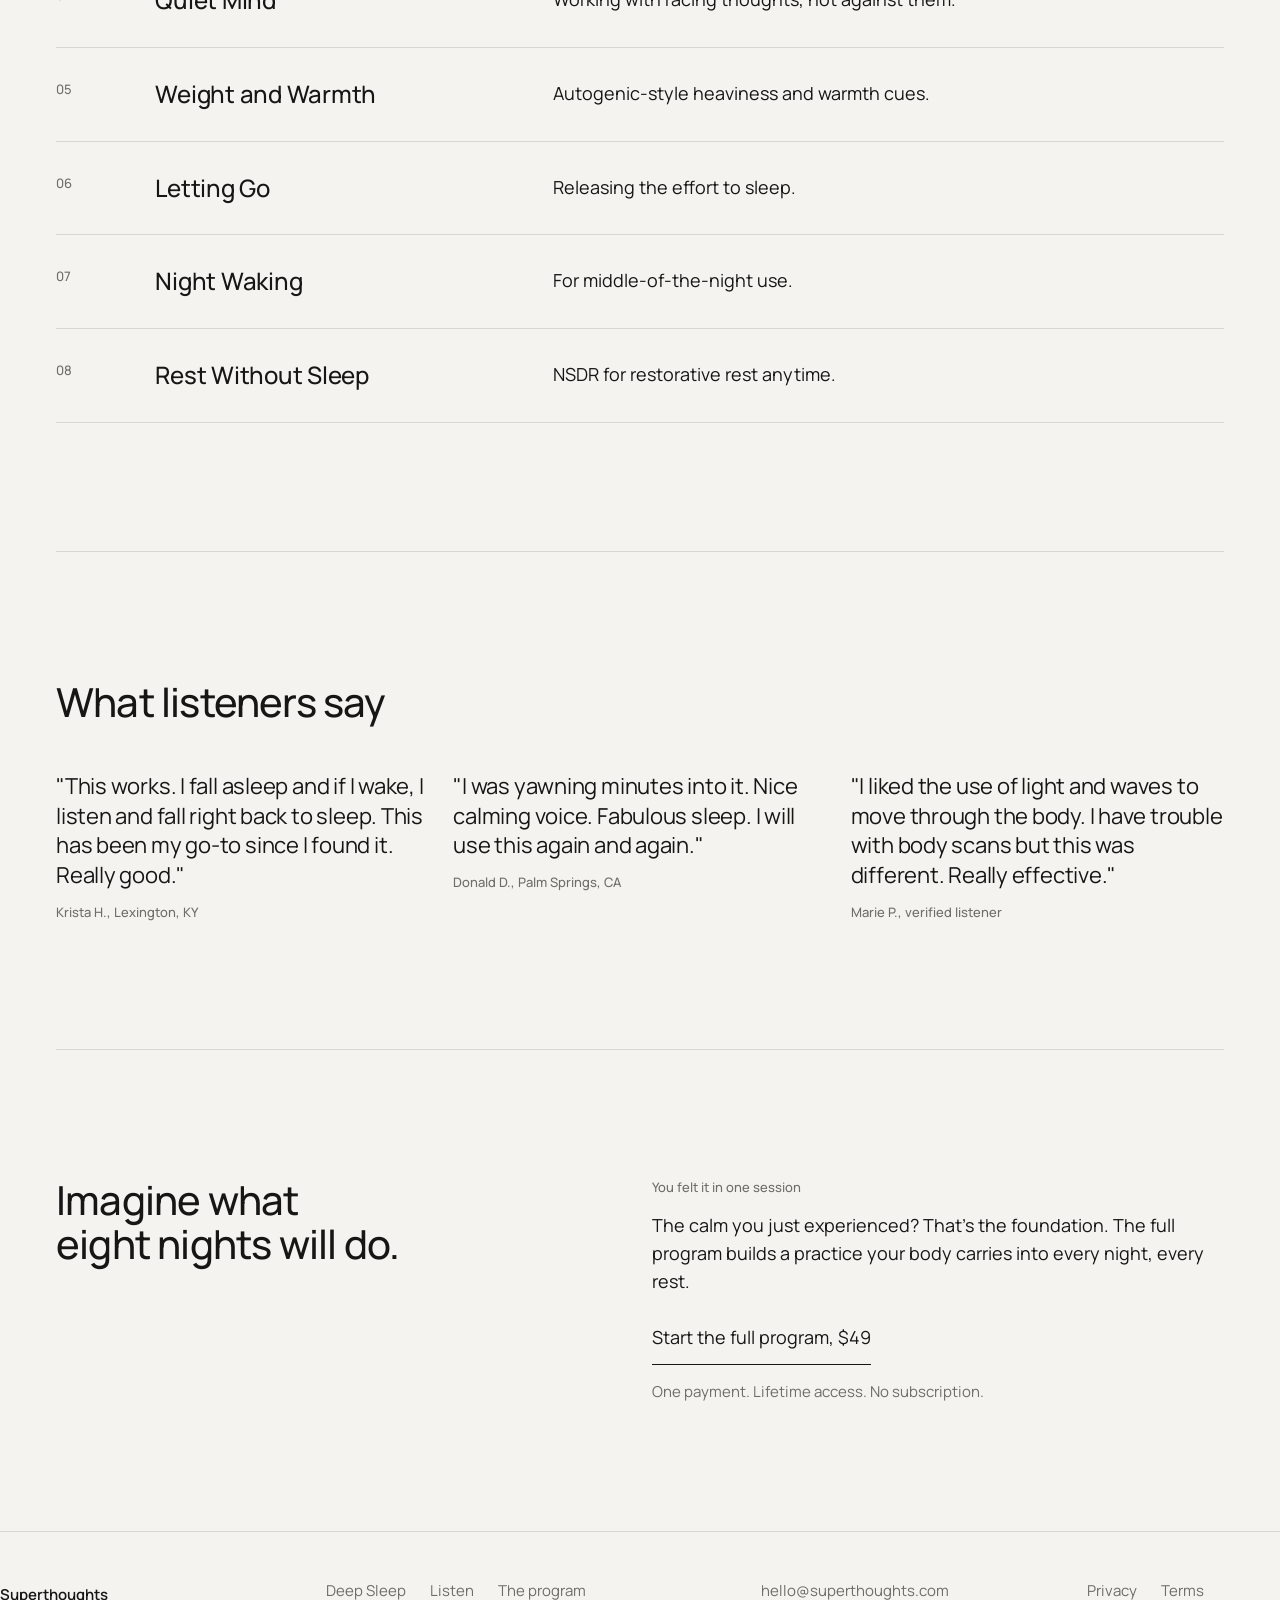
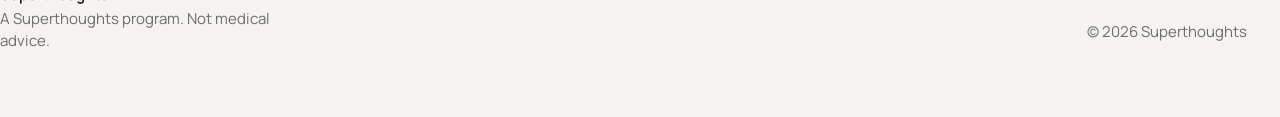
==== commit 0f10f7df: "Deep Sleep on the Superthoughts design system Paper ground with a night-tinted field, Manrope; landi" ====
--- a/free-session.html
+++ b/free-session.html
@@ -1,923 +1,301 @@
-<!DOCTYPE html>
+<!doctype html>
 <html lang="en">
 <head>
-  <meta charset="UTF-8">
-  <meta name="viewport" content="width=device-width, initial-scale=1.0">
-  <link rel="icon" type="image/svg+xml" href="data:image/svg+xml,<svg xmlns='http://www.w3.org/2000/svg' viewBox='0 0 100 100'><rect width='100' height='100' rx='18' fill='%230a0c10'/><text x='50' y='72' font-family='Georgia,serif' font-size='68' font-weight='400' font-style='italic' fill='%23d4a853' text-anchor='middle'>S</text></svg>">
-  <title>Your Session - Deep Sleep - Superthoughts</title>
-  <meta name="description" content="Listen to your complimentary guided deep sleep session from Superthoughts.">
-  <link rel="preconnect" href="https://fonts.googleapis.com">
-  <link rel="preconnect" href="https://fonts.gstatic.com" crossorigin>
-  <link href="https://fonts.googleapis.com/css2?family=Libre+Baskerville:ital,wght@0,400;0,700;1,400&family=DM+Mono:wght@400;500&family=Source+Sans+3:wght@400;500;600&display=swap" rel="stylesheet">
-  <link rel="stylesheet" href="style.css">
-  <style>
-    /* ===== DELIVERY PAGE ===== */
-    .delivery-hero {
-      padding: clamp(7rem, 14vh, 10rem) 0 clamp(3rem, 6vh, 5rem);
-      text-align: center;
-      position: relative;
-      overflow: hidden;
-    }
-
-    .delivery-hero .container { position: relative; z-index: 2; }
-
-    .welcome-name { color: var(--amber); }
-
-    .player-section { padding: 0 0 clamp(4rem, 8vh, 6rem); }
-
-    .player-card {
-      max-width: 700px;
-      margin: 0 auto;
-      background: var(--bg-card);
-      border: 1px solid rgba(212, 168, 83, 0.08);
-      border-radius: 28px;
-      overflow: hidden;
-      position: relative;
-    }
-
-    .player-card::before {
-      content: '';
-      position: absolute;
-      top: 0; left: 0; right: 0;
-      height: 3px;
-      background: linear-gradient(90deg, var(--amber), var(--sage));
-    }
-
-    .player-top {
-      padding: 2.5rem 2.5rem 0;
-      display: flex;
-      align-items: center;
-      gap: 1.5rem;
-    }
-
-    .player-art {
-      width: 80px;
-      height: 80px;
-      border-radius: 18px;
-      background: linear-gradient(135deg, var(--amber), var(--sage));
-      flex-shrink: 0;
-      display: flex;
-      align-items: center;
-      justify-content: center;
-    }
-
-    .player-art svg {
-      width: 32px;
-      height: 32px;
-      fill: none;
-      stroke: var(--bg);
-      stroke-width: 2;
-      stroke-linecap: round;
-      stroke-linejoin: round;
-    }
-
-    .player-info h2 {
-      font-family: var(--font-display);
-      font-size: 1.35rem;
-      color: var(--text);
-      font-weight: 400;
-      margin-bottom: 0.25rem;
-    }
-
-    .player-info p {
-      font-size: 0.85rem;
-      color: var(--text-muted);
-    }
-
-    .player-info .tag { margin-top: 0.5rem; margin-bottom: 0; }
-
-    .player-body { padding: 1.5rem 2.5rem 2.5rem; }
-
-    /* Visualizer */
-    .visualizer-wrap {
-      width: 100%;
-      height: 80px;
-      margin-bottom: 1.5rem;
-      position: relative;
-      overflow: hidden;
-      border-radius: 12px;
-      background: rgba(212, 168, 83, 0.03);
-    }
-
-    .visualizer-wrap canvas { width: 100%; height: 100%; display: block; }
-
-    /* Progress */
-    .custom-progress {
-      width: 100%;
-      height: 6px;
-      background: rgba(212, 168, 83, 0.1);
-      border-radius: 3px;
-      cursor: pointer;
-      margin-bottom: 0.5rem;
-      position: relative;
-    }
-
-    .custom-progress-fill {
-      height: 100%;
-      background: linear-gradient(90deg, var(--amber), var(--sage));
-      border-radius: 3px;
-      width: 0%;
-      position: relative;
-      transition: width 0.1s linear;
-    }
-
-    .custom-progress-fill::after {
-      content: '';
-      position: absolute;
-      right: -6px;
-      top: 50%;
-      transform: translateY(-50%) scale(0);
-      width: 14px;
-      height: 14px;
-      background: var(--amber);
-      border-radius: 50%;
-      box-shadow: 0 0 12px rgba(212, 168, 83, 0.3);
-      transition: transform 0.2s;
-    }
-
-    .custom-progress:hover .custom-progress-fill::after {
-      transform: translateY(-50%) scale(1);
-    }
-
-    .custom-times {
-      display: flex;
-      justify-content: space-between;
-      font-family: var(--font-mono);
-      font-size: 0.65rem;
-      color: var(--text-faint);
-      margin-bottom: 1.75rem;
-    }
-
-    .custom-controls {
-      display: flex;
-      align-items: center;
-      justify-content: center;
-      gap: 1.5rem;
-    }
-
-    .ctrl-btn {
-      background: none;
-      border: none;
-      color: var(--text-muted);
-      cursor: pointer;
-      transition: color 0.2s, transform 0.2s;
-      display: flex;
-      align-items: center;
-      justify-content: center;
-    }
-
-    .ctrl-btn:hover { color: var(--text); }
-    .ctrl-btn--skip { width: 40px; height: 40px; }
-
-    .ctrl-btn--play {
-      width: 64px;
-      height: 64px;
-      background: var(--amber);
-      border-radius: 50%;
-      color: var(--bg);
-      transition: transform 0.2s var(--ease), box-shadow 0.2s;
-    }
-
-    .ctrl-btn--play:hover {
-      transform: scale(1.06);
-      box-shadow: 0 4px 24px rgba(212, 168, 83, 0.3);
-      color: var(--bg);
-    }
-
-    .ctrl-btn--speed {
-      font-family: var(--font-mono);
-      font-size: 0.65rem;
-      letter-spacing: 0.05em;
-      color: var(--text-faint);
-      padding: 0.3rem 0.6rem;
-      border-radius: 6px;
-      background: rgba(240, 235, 228, 0.04);
-    }
-
-    .ctrl-btn--speed:hover { background: rgba(240, 235, 228, 0.08); }
-
-    .player-instructions {
-      text-align: center;
-      padding: 2rem 2.5rem 2.5rem;
-      border-top: 1px solid rgba(240, 235, 228, 0.04);
-    }
-
-    .player-instructions p {
-      font-size: 0.9rem;
-      color: var(--text-muted);
-      line-height: 1.7;
-      max-width: 480px;
-      margin: 0 auto;
-    }
-
-    .player-instructions strong { color: var(--text); }
-
-    /* Bridge */
-    .bridge {
-      padding: clamp(5rem, 10vw, 8rem) 0;
-      text-align: center;
-      position: relative;
-    }
-
-    .bridge .headline { margin-bottom: 1.25rem; }
-    .bridge .body-lg { max-width: 560px; margin: 0 auto 2rem; }
-
-    .bridge-divider {
-      width: 48px;
-      height: 2px;
-      background: linear-gradient(90deg, var(--amber), transparent);
-      margin: 0 auto 3rem;
-    }
-
-    /* Offer section */
-    .offer {
-      padding: clamp(5rem, 10vw, 8rem) 0;
-      background: var(--bg-alt);
-    }
-
-    .offer-grid {
-      display: grid;
-      grid-template-columns: 1fr 1fr;
-      gap: clamp(3rem, 6vw, 5rem);
-      align-items: start;
-    }
-
-    .offer-copy .tag { margin-bottom: 1rem; }
-    .offer-copy .headline { margin-bottom: 1.25rem; }
-    .offer-copy .body-lg { margin-bottom: 2rem; }
-
-    .offer-sessions { list-style: none; margin-bottom: 2rem; }
-
-    .offer-sessions li {
-      display: flex;
-      align-items: flex-start;
-      gap: 1rem;
-      padding: 0.7rem 0;
-      border-bottom: 1px solid rgba(240, 235, 228, 0.03);
-    }
-
-    .offer-sessions li:last-child { border: none; }
-
-    .offer-session-num {
-      font-family: var(--font-mono);
-      font-size: 0.68rem;
-      color: var(--amber);
-      letter-spacing: 0.08em;
-      min-width: 1.5rem;
-      padding-top: 0.15rem;
-      opacity: 0.6;
-    }
-
-    .offer-session-title { font-size: 0.92rem; color: var(--text); font-weight: 500; }
-    .offer-session-desc { font-size: 0.82rem; color: var(--text-faint); margin-top: 0.15rem; }
-
-    .offer-card {
-      background: var(--bg-card);
-      border: 1px solid rgba(212, 168, 83, 0.1);
-      border-radius: 28px;
-      padding: clamp(2rem, 4vw, 3rem);
-      position: relative;
-      overflow: hidden;
-    }
-
-    .offer-card::before {
-      content: '';
-      position: absolute;
-      top: 0; left: 0; right: 0;
-      height: 3px;
-      background: linear-gradient(90deg, var(--amber), var(--sage), var(--rose));
-    }
-
-    .offer-card-badge {
-      display: inline-block;
-      background: var(--amber-deep);
-      color: var(--amber);
-      font-family: var(--font-mono);
-      font-size: 0.68rem;
-      font-weight: 500;
-      text-transform: uppercase;
-      letter-spacing: 0.12em;
-      padding: 0.4rem 1rem;
-      border-radius: 50px;
-      margin-bottom: 1.5rem;
-    }
-
-    .offer-card h3 {
-      font-family: var(--font-display);
-      font-size: 1.35rem;
-      color: var(--text);
-      font-weight: 400;
-      margin-bottom: 1.5rem;
-    }
-
-    .offer-price {
-      display: flex;
-      align-items: baseline;
-      gap: 0.65rem;
-      margin-bottom: 0.4rem;
-    }
-
-    .offer-price-amount {
-      font-family: var(--font-display);
-      font-size: 3.5rem;
-      color: var(--text);
-      line-height: 1;
-    }
-
-    .offer-price-detail { font-size: 0.88rem; color: var(--text-muted); }
-    .offer-price-context { font-size: 0.82rem; color: var(--text-faint); margin-bottom: 2rem; }
-
-    .offer-includes { list-style: none; margin-bottom: 2rem; padding: 0; }
-
-    .offer-includes li {
-      padding: 0.55rem 0;
-      font-size: 0.9rem;
-      color: var(--text-muted);
-      display: flex;
-      align-items: center;
-      gap: 0.75rem;
-    }
-
-    .offer-check {
-      width: 18px;
-      height: 18px;
-      border-radius: 50%;
-      background: var(--sage-deep);
-      display: flex;
-      align-items: center;
-      justify-content: center;
-      flex-shrink: 0;
-    }
-
-    .offer-check svg {
-      width: 10px;
-      height: 10px;
-      stroke: var(--sage);
-      stroke-width: 2.5;
-      fill: none;
-      stroke-linecap: round;
-      stroke-linejoin: round;
-    }
-
-    .offer-guarantee {
-      text-align: center;
-      font-size: 0.78rem;
-      color: var(--text-faint);
-      margin-top: 1.25rem;
-      line-height: 1.5;
-    }
-
-    /* Final push */
-    .final-push {
-      padding: clamp(5rem, 10vw, 7rem) 0;
-      text-align: center;
-      position: relative;
-      overflow: hidden;
-    }
-
-    .final-push .headline { margin-bottom: 1rem; }
-    .final-push .body-lg { max-width: 500px; margin: 0 auto 2rem; }
-    .final-push-note { font-size: 0.82rem; color: var(--text-faint); margin-top: 1.25rem; }
-
-    /* Breathing canvas */
-    .breath-canvas {
-      position: fixed;
-      inset: 0;
-      z-index: 0;
-      pointer-events: none;
-      overflow: hidden;
-    }
-
-    .breath-orb {
-      position: absolute;
-      border-radius: 50%;
-      opacity: 0;
-      transition: opacity 2s ease;
-    }
-
-    .breath-canvas.active .breath-orb { opacity: 1; }
-
-    .breath-orb--1 {
-      width: 650px; height: 650px;
-      background: radial-gradient(circle, rgba(212, 168, 83, 0.045) 0%, rgba(212, 168, 83, 0.02) 30%, rgba(212, 168, 83, 0.005) 55%, transparent 75%);
-      top: 10%; left: 20%;
-      animation: breathe-a 20s ease-in-out infinite;
-    }
-
-    .breath-orb--2 {
-      width: 600px; height: 600px;
-      background: radial-gradient(circle, rgba(125, 155, 138, 0.035) 0%, rgba(125, 155, 138, 0.015) 30%, rgba(125, 155, 138, 0.004) 55%, transparent 75%);
-      top: 35%; right: 15%;
-      animation: breathe-b 25s ease-in-out infinite;
-    }
-
-    .breath-orb--3 {
-      width: 550px; height: 550px;
-      background: radial-gradient(circle, rgba(184, 146, 154, 0.03) 0%, rgba(184, 146, 154, 0.012) 30%, rgba(184, 146, 154, 0.003) 55%, transparent 75%);
-      bottom: 20%; left: 30%;
-      animation: breathe-c 30s ease-in-out infinite;
-    }
-
-    @keyframes breathe-a {
-      0%, 100% { transform: translate(0, 0) scale(1); opacity: 0.5; }
-      25% { transform: translate(15px, -10px) scale(1.08); opacity: 0.7; }
-      50% { transform: translate(-8px, 8px) scale(1.02); opacity: 0.55; }
-      75% { transform: translate(10px, 5px) scale(1.1); opacity: 0.75; }
-    }
-
-    @keyframes breathe-b {
-      0%, 100% { transform: translate(0, 0) scale(1); opacity: 0.4; }
-      30% { transform: translate(-12px, 8px) scale(1.1); opacity: 0.6; }
-      60% { transform: translate(8px, -6px) scale(0.97); opacity: 0.45; }
-      85% { transform: translate(-6px, -10px) scale(1.06); opacity: 0.65; }
-    }
-
-    @keyframes breathe-c {
-      0%, 100% { transform: translate(0, 0) scale(1); opacity: 0.3; }
-      35% { transform: translate(12px, 10px) scale(1.12); opacity: 0.5; }
-      65% { transform: translate(-8px, -6px) scale(1.05); opacity: 0.4; }
-    }
-
-    .delivery-hero, .player-section, .bridge, .offer, .offer-testimonials, .final-push, .footer, nav.nav {
-      position: relative; z-index: 1;
-    }
-
-    @media (max-width: 768px) {
-      .offer-grid { grid-template-columns: 1fr; }
-      .player-top { flex-direction: column; text-align: center; }
-      .player-body { padding: 1.5rem 1.5rem 2rem; }
-      .offer-testimonials .testimonials-grid { grid-template-columns: 1fr; }
-      .ctrl-btn--play { width: 56px; height: 56px; }
-      .custom-controls { gap: 1rem; }
-    }
-  </style>
+<meta charset="utf-8">
+<meta name="viewport" content="width=device-width, initial-scale=1">
+<title>Your Session - Deep Sleep - Superthoughts</title>
+<meta name="description" content="Listen to your complimentary guided deep sleep session from Superthoughts.">
+<link rel="canonical" href="https://deep-sleep.superthoughts.com/free-session.html">
+
+<!-- Open Graph -->
+<meta property="og:type" content="website">
+<meta property="og:url" content="https://deep-sleep.superthoughts.com/free-session.html">
+<meta property="og:title" content="Your Complimentary Deep Sleep Session: Superthoughts">
+<meta property="og:description" content="Listen to your complimentary 14-minute guided deep sleep session. Find a quiet place, press play, and let go.">
+<meta property="og:image" content="https://deep-sleep.superthoughts.com/images/og.png">
+<meta property="og:site_name" content="Superthoughts">
+
+<!-- Twitter -->
+<meta name="twitter:card" content="summary_large_image">
+<meta name="twitter:title" content="Your Complimentary Deep Sleep Session: Superthoughts">
+<meta name="twitter:description" content="Listen to your complimentary 14-minute guided deep sleep session.">
+<meta name="twitter:image" content="https://deep-sleep.superthoughts.com/images/og.png">
+
+<!-- Google Analytics 4 -->
+<script async src="https://www.googletagmanager.com/gtag/js?id=G-S151YE55PJ"></script>
+<script>
+  window.dataLayer = window.dataLayer || [];
+  function gtag(){dataLayer.push(arguments);}
+  gtag('js', new Date());
+  gtag('config', 'G-S151YE55PJ');
+</script>
+
+<!-- Meta Pixel -->
+<script>
+  !function(f,b,e,v,n,t,s)
+  {if(f.fbq)return;n=f.fbq=function(){n.callMethod?
+  n.callMethod.apply(n,arguments):n.queue.push(arguments)};
+  if(!f._fbq)f._fbq=n;n.push=n;n.loaded=!0;n.version='2.0';
+  n.queue=[];t=b.createElement(e);t.async=!0;
+  t.src=v;s=b.getElementsByTagName(e)[0];
+  s.parentNode.insertBefore(t,s)}(window, document,'script',
+  'https://connect.facebook.net/en_US/fbevents.js');
+  fbq('init', '168292265148');
+  fbq('track', 'PageView');
+</script>
+<noscript><img height="1" width="1" style="display:none" src="https://www.facebook.com/tr?id=168292265148&ev=PageView&noscript=1"/></noscript>
+
+<link rel="icon" href="data:image/svg+xml,%3Csvg xmlns='http://www.w3.org/2000/svg' viewBox='0 0 32 32'%3E%3Crect width='32' height='32' fill='%23F4F3EF'/%3E%3Ccircle cx='16' cy='16' r='9' fill='none' stroke='%23161615' stroke-width='1.5'/%3E%3C/svg%3E">
+<link rel="preconnect" href="https://fonts.googleapis.com">
+<link rel="preconnect" href="https://fonts.gstatic.com" crossorigin>
+<link href="https://fonts.googleapis.com/css2?family=Manrope:wght@400;500;600&display=swap" rel="stylesheet">
+<link rel="stylesheet" href="superthoughts.css">
 </head>
 <body>
-
-  <!-- Breathing visual -->
-  <div class="breath-canvas" id="breathCanvas">
-    <div class="breath-orb breath-orb--1"></div>
-    <div class="breath-orb breath-orb--2"></div>
-    <div class="breath-orb breath-orb--3"></div>
+<a class="skip" href="#main">Skip to content</a>
+
+<header class="wrap">
+  <nav class="nav" aria-label="Primary">
+    <a class="wordmark" href="https://superthoughts.com">Superthoughts</a>
+    <ul>
+      <li><a href="https://superthoughts.com/#programs">Programs</a></li>
+      <li><a href="https://superthoughts.com/#about">About</a></li>
+      <li><a href="#listen">Listen</a></li>
+    </ul>
+  </nav>
+</header>
+
+<main id="main" class="wrap">
+
+  <section class="hero grid" id="listen">
+    <h1 class="rise"><span id="welcomeName">Welcome</span>, your session is ready.</h1>
+    <p class="lede rise">Find a quiet, comfortable place. Dim the lights if you can. Press play when you're ready to let the night in.</p>
+
+    <div class="work rise">
+      <div class="field" id="field" aria-hidden="true"><canvas id="canvas"></canvas></div>
+      <div class="labelrow">
+        <div class="meta">
+          <span class="title">Deep Sleep: Arrival</span>
+          <span class="small">Guided by Josh Sundby</span>
+          <span class="small">14:00</span>
+          <span class="small">Complimentary</span>
+          <span class="small status" id="status" aria-live="polite">Idle</span>
+        </div>
+        <button class="play" id="play" aria-pressed="false" aria-label="Play Arrival" data-title="Arrival">
+          <svg class="go" viewBox="0 0 18 18" aria-hidden="true"><path d="M4 2.5v13l11-6.5z"/></svg>
+          <svg class="pause" viewBox="0 0 18 18" aria-hidden="true"><path d="M4 3h3.5v12H4zM10.5 3H14v12h-3.5z"/></svg>
+        </button>
+      </div>
+      <div class="seek" id="progressBar" role="slider" tabindex="0" aria-label="Seek" aria-valuemin="0" aria-valuemax="100" aria-valuenow="0"><div class="fill" id="progressFill"></div></div>
+      <div class="controls">
+        <button class="textbtn" id="rewindBtn" type="button" aria-label="Rewind 15 seconds">Back 15s</button>
+        <button class="textbtn" id="forwardBtn" type="button" aria-label="Forward 15 seconds">Forward 15s</button>
+        <button class="textbtn" id="speedBtn" type="button" aria-label="Playback speed">1x</button>
+        <button class="textbtn" id="muteBtn" type="button" aria-pressed="false">Mute</button>
+        <span class="small times"><span id="currentTime">0:00</span> / <span id="totalTime">0:00</span></span>
+      </div>
+      <audio id="audio" src="https://superthoughts-audio.b-cdn.net/deep-sleep/00%20-%20Deep%20Sleep%20-%20Comp%20Session.mp3" crossorigin="anonymous" preload="metadata"></audio>
+      <p class="measure" style="margin-top:32px">Listen to this as you settle in for the night. Let your eyes close when they're ready. There is nothing you need to do except follow the guidance and let your body respond.</p>
+      <div class="post measure" id="postListen">
+        <p>How did that feel?</p>
+        <p>That was one session. The full program has seven more, each building on the last.</p>
+        <p><a class="cta" href="#offer">See the full program</a></p>
+      </div>
+    </div>
+  </section>
+
+  <section class="bridge grid" id="bridge">
+    <div class="lead"><h2>Imagine falling asleep like this every single night.</h2></div>
+    <div class="body measure">
+      <p class="label">This is just the beginning</p>
+      <p>What you just experienced is one session from a complete eight-session program. Each recording builds on the last, training your nervous system for consistent, restful sleep.</p>
+    </div>
+  </section>
+
+  <section class="offer grid" id="offer">
+    <div class="lead">
+      <h2>Eight sessions that retrain your sleep.</h2>
+      <p class="measure" style="margin-top:24px">Each recording is designed for a specific part of the sleep experience. By the end, rest isn't something you chase. It's something your body does.</p>
+    </div>
+    <div class="body measure">
+      <p class="label">Complete program</p>
+      <h3 style="margin-top:8px">Superthoughts: Deep Sleep</h3>
+      <p class="price" style="margin-top:24px">$49, one-time.</p>
+      <p>Less than a single therapy session. Lasts a lifetime.</p>
+      <ul class="lines">
+        <li>8 guided sleep recordings</li>
+        <li>165 minutes of professional audio</li>
+        <li>Stream or download, any device</li>
+        <li>Lifetime access, no subscription</li>
+        <li>Future recordings included at no cost</li>
+        <li>From the same voice you just listened to</li>
+      </ul>
+      <a class="cta" href="https://buy.stripe.com/14AeVf6RWaq00140pK3Je01" target="_blank" rel="noopener">Get the full program</a>
+      <p class="small" style="margin-top:16px">One-time payment. No subscription. No upsells after this.</p>
+    </div>
+    <ol class="index">
+      <li class="row"><span class="n label">01</span><h3 class="t">Arrival</h3><div class="d"><p>Settling the body, releasing the day.</p></div></li>
+      <li class="row"><span class="n label">02</span><h3 class="t">Body Scan</h3><div class="d"><p>Systematic tension release, head to toes.</p></div></li>
+      <li class="row"><span class="n label">03</span><h3 class="t">Breathing Down</h3><div class="d"><p>4-7-8 and extended exhale patterns.</p></div></li>
+      <li class="row"><span class="n label">04</span><h3 class="t">Quiet Mind</h3><div class="d"><p>Working with racing thoughts, not against them.</p></div></li>
+      <li class="row"><span class="n label">05</span><h3 class="t">Weight and Warmth</h3><div class="d"><p>Autogenic-style heaviness and warmth cues.</p></div></li>
+      <li class="row"><span class="n label">06</span><h3 class="t">Letting Go</h3><div class="d"><p>Releasing the effort to sleep.</p></div></li>
+      <li class="row"><span class="n label">07</span><h3 class="t">Night Waking</h3><div class="d"><p>For middle-of-the-night use.</p></div></li>
+      <li class="row"><span class="n label">08</span><h3 class="t">Rest Without Sleep</h3><div class="d"><p>NSDR for restorative rest anytime.</p></div></li>
+    </ol>
+  </section>
+
+  <section class="voices grid" id="voices">
+    <div class="lead"><h2>What listeners say</h2></div>
+    <ul class="quotes">
+      <li><blockquote><p>"This works. I fall asleep and if I wake, I listen and fall right back to sleep. This has been my go-to since I found it. Really good."</p><footer class="label">Krista H., Lexington, KY</footer></blockquote></li>
+      <li><blockquote><p>"I was yawning minutes into it. Nice calming voice. Fabulous sleep. I will use this again and again."</p><footer class="label">Donald D., Palm Springs, CA</footer></blockquote></li>
+      <li><blockquote><p>"I liked the use of light and waves to move through the body. I have trouble with body scans but this was different. Really effective."</p><footer class="label">Marie P., verified listener</footer></blockquote></li>
+    </ul>
+  </section>
+
+  <section class="final grid" id="final">
+    <div class="lead"><h2>Imagine what eight nights will do.</h2></div>
+    <div class="body measure">
+      <p class="label">You felt it in one session</p>
+      <p>The calm you just experienced? That's the foundation. The full program builds a practice your body carries into every night, every rest.</p>
+      <p><a class="cta" href="https://buy.stripe.com/14AeVf6RWaq00140pK3Je01" target="_blank" rel="noopener">Start the full program, $49</a></p>
+      <p class="small">One payment. Lifetime access. No subscription.</p>
+    </div>
+  </section>
+
+</main>
+
+<footer class="site wrap">
+  <div class="grid">
+    <div class="a"><span class="wordmark">Superthoughts</span><p class="small">A Superthoughts program. Not medical advice.</p></div>
+    <ul class="b small">
+      <li><a href="index.html">Deep Sleep</a></li>
+      <li><a href="#listen">Listen</a></li>
+      <li><a href="#offer">The program</a></li>
+    </ul>
+    <ul class="c small">
+      <li><a href="mailto:hello@superthoughts.com">hello@superthoughts.com</a></li>
+    </ul>
+    <ul class="d small">
+      <li><a href="privacy.html">Privacy</a></li>
+      <li><a href="terms.html">Terms</a></li>
+      <li>&copy; 2026 Superthoughts</li>
+    </ul>
   </div>
-
-  <!-- Nav -->
-  <nav class="nav" style="border-bottom: 1px solid rgba(240,235,228,0.04);">
-    <div class="nav-inner" style="max-width:760px;margin:0 auto;padding:1.5rem clamp(1.5rem,5vw,3rem);">
-      <a href="index.html" class="logo">
-        <span class="logo-text" style="font-size:0.8rem;">Superthoughts</span>
-      </a>
-    </div>
-  </nav>
-
-  <!-- Welcome -->
-  <section class="delivery-hero">
-    <div class="glow glow--amber" style="top: -20%; right: 10%; width: 400px; height: 400px;"></div>
-    <div class="glow glow--sage" style="bottom: -15%; left: 15%; width: 350px; height: 350px;"></div>
-    <div class="container">
-      <p class="tag">You're in</p>
-      <h1 class="headline headline--lg"><span class="welcome-name" id="welcomeName">Welcome</span>, your session is <em>ready.</em></h1>
-      <p class="body-lg" style="max-width: 540px; margin: 1rem auto 0;">Find a quiet, comfortable place. Dim the lights if you can. Press play when you're ready to let the night in.</p>
-    </div>
-  </section>
-
-  <!-- Player -->
-  <section class="player-section">
-    <div class="container" style="max-width:760px;">
-      <div class="player-card reveal">
-        <div class="player-top">
-          <div class="player-art">
-            <svg viewBox="0 0 24 24"><path d="M21 12.79A9 9 0 1 1 11.21 3 7 7 0 0 0 21 12.79z"/></svg>
-          </div>
-          <div class="player-info">
-            <h2>Deep Sleep: Arrival</h2>
-            <p>Guided by Josh Sundby &middot; 18:00</p>
-            <p class="tag">Your session</p>
-          </div>
-        </div>
-        <div class="player-body">
-          <div class="visualizer-wrap">
-            <canvas id="visualizer"></canvas>
-          </div>
-          <div class="custom-progress" id="progressBar">
-            <div class="custom-progress-fill" id="progressFill"></div>
-          </div>
-          <div class="custom-times">
-            <span id="currentTime">0:00</span>
-            <span id="totalTime">0:00</span>
-          </div>
-          <div class="custom-controls">
-            <button class="ctrl-btn ctrl-btn--speed" id="speedBtn">1x</button>
-            <button class="ctrl-btn ctrl-btn--skip" id="rewindBtn" aria-label="Rewind 15 seconds">
-              <svg width="20" height="20" viewBox="0 0 24 24" fill="none" stroke="currentColor" stroke-width="2" stroke-linecap="round" stroke-linejoin="round"><path d="M1 4v6h6"/><path d="M3.51 15a9 9 0 1 0 2.13-9.36L1 10"/><text x="12" y="16" fill="currentColor" stroke="none" font-size="8" font-family="DM Mono, monospace" text-anchor="middle">15</text></svg>
-            </button>
-            <button class="ctrl-btn ctrl-btn--play" id="playBtn" aria-label="Play">
-              <svg width="24" height="24" viewBox="0 0 24 24" fill="currentColor" id="playIcon">
-                <path d="M8 5v14l11-7z"/>
-              </svg>
-            </button>
-            <button class="ctrl-btn ctrl-btn--skip" id="forwardBtn" aria-label="Forward 15 seconds">
-              <svg width="20" height="20" viewBox="0 0 24 24" fill="none" stroke="currentColor" stroke-width="2" stroke-linecap="round" stroke-linejoin="round"><path d="M23 4v6h-6"/><path d="M20.49 15a9 9 0 1 1-2.12-9.36L23 10"/><text x="12" y="16" fill="currentColor" stroke="none" font-size="8" font-family="DM Mono, monospace" text-anchor="middle">15</text></svg>
-            </button>
-            <button class="ctrl-btn ctrl-btn--speed" id="muteBtn" aria-label="Volume" style="padding:0.3rem;">
-              <svg width="18" height="18" viewBox="0 0 24 24" fill="none" stroke="currentColor" stroke-width="2" stroke-linecap="round" stroke-linejoin="round" id="volIcon"><polygon points="11 5 6 9 2 9 2 15 6 15 11 19 11 5"/><path d="M19.07 4.93a10 10 0 0 1 0 14.14M15.54 8.46a5 5 0 0 1 0 7.07"/></svg>
-            </button>
-          </div>
-        </div>
-        <div class="player-instructions">
-          <p>Listen to this as you settle in for the night. Let your eyes close when they're ready. There is nothing you need to do except follow the guidance and let your body respond.</p>
-        </div>
-      </div>
-    </div>
-  </section>
-
-  <!-- Bridge -->
-  <section class="bridge">
-    <div class="container">
-      <div class="bridge-divider"></div>
-      <p class="tag">This is just the beginning</p>
-      <h2 class="headline headline--lg">Imagine falling asleep like this <em>every single night.</em></h2>
-      <p class="body-lg">What you just experienced is one session from a complete eight-session program. Each recording builds on the last, training your nervous system for consistent, restful sleep.</p>
-    </div>
-  </section>
-
-  <!-- The Offer -->
-  <section class="offer" id="offer">
-    <div class="container">
-      <div class="offer-grid">
-        <div class="offer-copy">
-          <p class="tag">The full program</p>
-          <h2 class="headline headline--md">Eight sessions that <em>retrain</em> your sleep.</h2>
-          <p class="body-lg">Each recording is designed for a specific part of the sleep experience. By the end, rest isn't something you chase. It's something your body does.</p>
-          <ul class="offer-sessions">
-            <li><span class="offer-session-num">01</span><div><div class="offer-session-title">Arrival</div><div class="offer-session-desc">Settling the body, releasing the day.</div></div></li>
-            <li><span class="offer-session-num">02</span><div><div class="offer-session-title">Body Scan</div><div class="offer-session-desc">Systematic tension release, head to toes.</div></div></li>
-            <li><span class="offer-session-num">03</span><div><div class="offer-session-title">Breathing Down</div><div class="offer-session-desc">4-7-8 and extended exhale patterns.</div></div></li>
-            <li><span class="offer-session-num">04</span><div><div class="offer-session-title">Quiet Mind</div><div class="offer-session-desc">Working with racing thoughts, not against them.</div></div></li>
-            <li><span class="offer-session-num">05</span><div><div class="offer-session-title">Weight and Warmth</div><div class="offer-session-desc">Autogenic-style heaviness and warmth cues.</div></div></li>
-            <li><span class="offer-session-num">06</span><div><div class="offer-session-title">Letting Go</div><div class="offer-session-desc">Releasing the effort to sleep.</div></div></li>
-            <li><span class="offer-session-num">07</span><div><div class="offer-session-title">Night Waking</div><div class="offer-session-desc">For middle-of-the-night use.</div></div></li>
-            <li><span class="offer-session-num">08</span><div><div class="offer-session-title">Rest Without Sleep</div><div class="offer-session-desc">NSDR for restorative rest anytime.</div></div></li>
-          </ul>
-        </div>
-
-        <div class="offer-card">
-          <div class="offer-card-badge">Complete program</div>
-          <h3>Superthoughts: Deep Sleep</h3>
-          <div class="offer-price">
-            <span class="offer-price-amount">$49</span>
-            <span class="offer-price-detail">one-time</span>
-          </div>
-          <p class="offer-price-context">Less than a single therapy session. Lasts a lifetime.</p>
-          <ul class="offer-includes">
-            <li><span class="offer-check"><svg viewBox="0 0 24 24"><polyline points="20 6 9 17 4 12"/></svg></span>8 guided sleep recordings</li>
-            <li><span class="offer-check"><svg viewBox="0 0 24 24"><polyline points="20 6 9 17 4 12"/></svg></span>160 minutes of professional audio</li>
-            <li><span class="offer-check"><svg viewBox="0 0 24 24"><polyline points="20 6 9 17 4 12"/></svg></span>Stream or download, any device</li>
-            <li><span class="offer-check"><svg viewBox="0 0 24 24"><polyline points="20 6 9 17 4 12"/></svg></span>Lifetime access, no subscription</li>
-            <li><span class="offer-check"><svg viewBox="0 0 24 24"><polyline points="20 6 9 17 4 12"/></svg></span>Future recordings included at no cost</li>
-            <li><span class="offer-check"><svg viewBox="0 0 24 24"><polyline points="20 6 9 17 4 12"/></svg></span>From the same voice you just listened to</li>
-          </ul>
-          <a href="checkout.html" class="btn btn--primary btn--full btn--lg">Get the full program <span class="btn-arrow">&rarr;</span></a>
-          <p class="offer-guarantee">One-time payment. No subscription. No upsells after this.</p>
-        </div>
-      </div>
-    </div>
-  </section>
-
-  <!-- Social Proof -->
-  <section class="offer-testimonials" style="padding: clamp(4rem, 8vw, 6rem) 0; background: var(--bg-alt); border-top: 1px solid rgba(240, 235, 228, 0.03);">
-    <div class="container">
-      <div class="testimonials-grid">
-        <div class="testimonial reveal">
-          <div class="testimonial-stars">&#9733;&#9733;&#9733;&#9733;&#9733;</div>
-          <blockquote>"This works. I fall asleep and if I wake, I listen and <strong>fall right back to sleep.</strong> This has been my go-to since I found it. Really good."</blockquote>
-          <div class="testimonial-author"><strong>Krista H.</strong><span>Lexington, KY</span></div>
-        </div>
-        <div class="testimonial reveal reveal-delay-1">
-          <div class="testimonial-stars">&#9733;&#9733;&#9733;&#9733;&#9733;</div>
-          <blockquote>"I was yawning minutes into it. <strong>Nice calming voice.</strong> Fabulous sleep. I will use this again and again."</blockquote>
-          <div class="testimonial-author"><strong>Donald D.</strong><span>Palm Springs, CA</span></div>
-        </div>
-        <div class="testimonial reveal reveal-delay-2">
-          <div class="testimonial-stars">&#9733;&#9733;&#9733;&#9733;&#9733;</div>
-          <blockquote>"I liked the use of light and waves to move through the body. <strong>I have trouble with body scans but this was different.</strong> Really effective."</blockquote>
-          <div class="testimonial-author"><strong>Marie P.</strong><span>Verified listener</span></div>
-        </div>
-      </div>
-    </div>
-  </section>
-
-  <!-- Final Push -->
-  <section class="final-push">
-    <div class="glow glow--amber" style="top: 10%; right: 15%; width: 400px; height: 400px;"></div>
-    <div class="glow glow--sage" style="bottom: 10%; left: 20%; width: 350px; height: 350px;"></div>
-    <div class="container reveal">
-      <p class="tag">You felt it in one session</p>
-      <h2 class="headline headline--lg">Imagine what <em>eight nights</em> will do.</h2>
-      <p class="body-lg">The calm you just experienced? That's the foundation. The full program builds a practice your body carries into every night, every rest.</p>
-      <a href="checkout.html" class="btn btn--primary btn--lg">Start the full program, $49 <span class="btn-arrow">&rarr;</span></a>
-      <p class="final-push-note">One payment. Lifetime access. No subscription.</p>
-    </div>
-  </section>
-
-  <!-- Footer -->
-  <footer class="footer">
-    <div class="container">
-      <div class="footer-bottom" style="border: none; padding-top: 0;">
-        <p>&copy; 2026 Superthoughts. All rights reserved.</p>
-        <div class="footer-links">
-          <a href="privacy.html">Privacy Policy</a>
-          <a href="terms.html">Terms of Service</a>
-          <a href="mailto:hello@superthoughts.com">Contact</a>
-        </div>
-      </div>
-    </div>
-  </footer>
-
-  <script>
-    // Personalize
-    const name = sessionStorage.getItem('st_name');
-    const welcomeEl = document.getElementById('welcomeName');
-    if (name && welcomeEl) welcomeEl.textContent = name;
-
-    // ===== AUDIO PLAYER =====
-    // Update CDN path when audio is uploaded
-    const audio = new Audio('https://superthoughts-audio.b-cdn.net/deep-sleep/01%20-%20Deep%20Sleep%20-%20Arrival.mp3');
-    audio.crossOrigin = 'anonymous';
-    const playBtn = document.getElementById('playBtn');
-    const playIcon = document.getElementById('playIcon');
-    const progressBar = document.getElementById('progressBar');
-    const progressFill = document.getElementById('progressFill');
-    const currentTimeEl = document.getElementById('currentTime');
-    const totalTimeEl = document.getElementById('totalTime');
-    const rewindBtn = document.getElementById('rewindBtn');
-    const forwardBtn = document.getElementById('forwardBtn');
-    const speedBtn = document.getElementById('speedBtn');
-    const muteBtn = document.getElementById('muteBtn');
-    const volIcon = document.getElementById('volIcon');
-    const breathCanvas = document.getElementById('breathCanvas');
-
-    // ===== VISUALIZER =====
-    const vizCanvas = document.getElementById('visualizer');
-    const vizCtx = vizCanvas.getContext('2d');
-    let audioCtx, analyser, source, dataArray, animId;
-    let vizInitialized = false;
-    const isMobile = /iPhone|iPad|iPod|Android/i.test(navigator.userAgent);
-
-    function initVisualizer() {
-      if (vizInitialized || isMobile) return;
-      vizInitialized = true;
-      audioCtx = new (window.AudioContext || window.webkitAudioContext)();
-      analyser = audioCtx.createAnalyser();
-      analyser.fftSize = 256;
-      analyser.smoothingTimeConstant = 0.82;
-      source = audioCtx.createMediaElementSource(audio);
-      source.connect(analyser);
-      analyser.connect(audioCtx.destination);
-      dataArray = new Uint8Array(analyser.frequencyBinCount);
-    }
-
-    let smoothed = null;
-
-    function vizColor(t) {
-      const c1r=212,c1g=168,c1b=83, c2r=125,c2g=155,c2b=138, c3r=184,c3g=146,c3b=154;
-      if (t < 0.5) {
-        const l = t * 2;
-        return [c1r+(c2r-c1r)*l, c1g+(c2g-c1g)*l, c1b+(c2b-c1b)*l];
-      }
-      const l = (t-0.5)*2;
-      return [c2r+(c3r-c2r)*l, c2g+(c3g-c2g)*l, c2b+(c3b-c2b)*l];
-    }
-
-    function drawVisualizer() {
-      animId = requestAnimationFrame(drawVisualizer);
-      const dpr = window.devicePixelRatio || 1;
-      const rect = vizCanvas.getBoundingClientRect();
-      vizCanvas.width = rect.width * dpr;
-      vizCanvas.height = rect.height * dpr;
-      vizCtx.scale(dpr, dpr);
-      const W = rect.width, H = rect.height;
-      vizCtx.clearRect(0, 0, W, H);
-      analyser.getByteFrequencyData(dataArray);
-
-      const barCount = 48;
-      const half = barCount / 2;
-      const gap = 3;
-      const barWidth = (W - (barCount - 1) * gap) / barCount;
-      const maxBarH = H - 8;
-      if (!smoothed) smoothed = new Float32Array(half).fill(0);
-
-      const usableBins = Math.floor(dataArray.length * 0.5);
-
-      for (let i = 0; i < half; i++) {
-        const t = i / half;
-        const curved = Math.pow(t, 1.4);
-        const bin = 1 + Math.floor(curved * (usableBins - 1));
-        let sum = 0, count = 0;
-        for (let b = Math.max(0, bin-2); b <= Math.min(dataArray.length-1, bin+2); b++) {
-          sum += dataArray[b]; count++;
-        }
-        const raw = (sum / count) / 255;
-        const boosted = Math.pow(raw, 0.6) * 1.3;
-        smoothed[i] += (Math.min(boosted, 1) - smoothed[i]) * 0.03;
-      }
-
-      for (let i = 0; i < barCount; i++) {
-        const distFromCenter = Math.abs(i - (barCount - 1) / 2);
-        const si = Math.floor((distFromCenter / (half - 1)) * (half - 1));
-        const val = smoothed[Math.min(si, half - 1)];
-        const barH = Math.max(2, val * maxBarH);
-        const x = i * (barWidth + gap);
-        const y = (H - barH) / 2;
-        const [r,g,b] = vizColor(i/(barCount-1));
-        const alpha = 0.35 + val * 0.55;
-        vizCtx.fillStyle = `rgba(${Math.round(r)},${Math.round(g)},${Math.round(b)},${alpha})`;
-        vizCtx.beginPath();
-        vizCtx.roundRect(x, y, barWidth, barH, barWidth / 2);
-        vizCtx.fill();
-      }
-    }
-
-    // Mobile: ambient sine-wave breathing animation
-    let mobileVizStart = 0;
-    function drawVizMobile() {
-      animId = requestAnimationFrame(drawVizMobile);
-      const dpr = window.devicePixelRatio || 1;
-      const rect = vizCanvas.getBoundingClientRect();
-      if (rect.width === 0) return;
-      vizCanvas.width = rect.width * dpr;
-      vizCanvas.height = rect.height * dpr;
-      vizCtx.scale(dpr, dpr);
-      const W = rect.width, H = rect.height;
-      vizCtx.clearRect(0, 0, W, H);
-      if (!mobileVizStart) mobileVizStart = performance.now();
-      const elapsed = (performance.now() - mobileVizStart) / 1000;
-
-      const barCount = 48;
-      const half = barCount / 2;
-      const gap = 3;
-      const barW = (W - (barCount-1)*gap) / barCount;
-      const maxH = H - 10;
-      if (!smoothed) smoothed = new Float32Array(half).fill(0);
-
-      for (let i = 0; i < half; i++) {
-        const t = i / half;
-        const wave1 = Math.sin(elapsed * 0.4 + i * 0.3) * 0.5 + 0.5;
-        const wave2 = Math.sin(elapsed * 0.25 + i * 0.5 + 1.5) * 0.5 + 0.5;
-        const wave3 = Math.sin(elapsed * 0.15 + i * 0.2 + 3.0) * 0.5 + 0.5;
-        const target = (wave1 * 0.4 + wave2 * 0.35 + wave3 * 0.25) * (0.3 + (1 - t) * 0.4);
-        smoothed[i] += (target - smoothed[i]) * 0.02;
-      }
-
-      for (let i = 0; i < barCount; i++) {
-        const distFromCenter = Math.abs(i - (barCount - 1) / 2);
-        const si = Math.floor((distFromCenter / (half - 1)) * (half - 1));
-        const val = smoothed[Math.min(si, half - 1)];
-        const barH = Math.max(2, val * maxH);
-        const x = i * (barW + gap);
-        const y = (H - barH) / 2;
-        const [r,g,b] = vizColor(i/(barCount-1));
-        const alpha = 0.15 + val * 0.45;
-        vizCtx.fillStyle = `rgba(${Math.round(r)},${Math.round(g)},${Math.round(b)},${alpha})`;
-        vizCtx.beginPath();
-        vizCtx.roundRect(x, y, barW, barH, barW / 2);
-        vizCtx.fill();
-      }
-    }
-
-    function startVisualizer() {
-      if (isMobile) {
-        mobileVizStart = 0;
-        smoothed = null;
-        drawVizMobile();
-        return;
-      }
-      initVisualizer();
-      if (audioCtx.state === 'suspended') audioCtx.resume();
-      drawVisualizer();
-    }
-
-    function stopVisualizer() { if (animId) { cancelAnimationFrame(animId); animId = null; } smoothed = null; drawIdle(); }
-
-    function drawIdle() {
-      const dpr = window.devicePixelRatio || 1;
-      const rect = vizCanvas.getBoundingClientRect();
-      vizCanvas.width = rect.width * dpr;
-      vizCanvas.height = rect.height * dpr;
-      vizCtx.scale(dpr, dpr);
-      const W = rect.width, H = rect.height;
-      vizCtx.clearRect(0, 0, W, H);
-      const barCount = 48, gap = 3;
-      const barWidth = (W - (barCount - 1) * gap) / barCount;
-      for (let i = 0; i < barCount; i++) {
-        const barH = 2;
-        const x = i * (barWidth + gap);
-        const y = (H - barH) / 2;
-        const [r,g,b] = vizColor(i/(barCount-1));
-        vizCtx.fillStyle = `rgba(${Math.round(r)},${Math.round(g)},${Math.round(b)},0.2)`;
-        vizCtx.beginPath();
-        vizCtx.roundRect(x, y, barWidth, barH, 1);
-        vizCtx.fill();
-      }
-    }
-
-    // Pause/resume on visibility change
-    document.addEventListener('visibilitychange', function() {
-      if (document.hidden) {
-        if (animId) { cancelAnimationFrame(animId); animId = null; }
-      } else if (!audio.paused) {
-        startVisualizer();
+</footer>
+
+<script src="field.js" defer></script>
+<script>
+  // Personalize
+  const name = sessionStorage.getItem('st_name');
+  const welcomeEl = document.getElementById('welcomeName');
+  if (name && welcomeEl) welcomeEl.textContent = name;
+
+  // ===== AUDIO PLAYER =====
+  // Play/pause, the analyser, and the status text are owned by field.js (#audio, #play, #status).
+  const audio = document.getElementById('audio');
+  const progressBar = document.getElementById('progressBar');
+  const progressFill = document.getElementById('progressFill');
+  const currentTimeEl = document.getElementById('currentTime');
+  const totalTimeEl = document.getElementById('totalTime');
+  const rewindBtn = document.getElementById('rewindBtn');
+  const forwardBtn = document.getElementById('forwardBtn');
+  const speedBtn = document.getElementById('speedBtn');
+  const muteBtn = document.getElementById('muteBtn');
+
+  // Media Session API
+  if ('mediaSession' in navigator) {
+    navigator.mediaSession.metadata = new MediaMetadata({
+      title: 'Arrival',
+      artist: 'Superthoughts',
+      album: 'Deep Sleep'
+    });
+    navigator.mediaSession.setActionHandler('play', () => { audio.play(); });
+    navigator.mediaSession.setActionHandler('pause', () => { audio.pause(); });
+  }
+
+  function formatTime(s) {
+    const m = Math.floor(s / 60);
+    const sec = Math.floor(s % 60);
+    return m + ':' + String(sec).padStart(2, '0');
+  }
+
+  audio.addEventListener('loadedmetadata', () => { totalTimeEl.textContent = formatTime(audio.duration); });
+
+  audio.addEventListener('timeupdate', () => {
+    const pct = (audio.currentTime / audio.duration) * 100;
+    progressFill.style.width = pct + '%';
+    progressBar.setAttribute('aria-valuenow', Math.round(pct) || 0);
+    currentTimeEl.textContent = formatTime(audio.currentTime);
+  });
+
+  audio.addEventListener('ended', () => {
+    // Show gentle post-listen nudge after a pause
+    setTimeout(() => {
+      const postListen = document.getElementById('postListen');
+      if (postListen) postListen.classList.add('show');
+    }, 3000);
+  });
+
+  function seekFromEvent(e) {
+    const rect = progressBar.getBoundingClientRect();
+    const pct = Math.max(0, Math.min(1, (e.clientX - rect.left) / rect.width));
+    audio.currentTime = pct * audio.duration;
+  }
+
+  progressBar.addEventListener('click', seekFromEvent);
+  let dragging = false;
+  progressBar.addEventListener('mousedown', (e) => { dragging = true; seekFromEvent(e); });
+  document.addEventListener('mousemove', (e) => { if (dragging) seekFromEvent(e); });
+  document.addEventListener('mouseup', () => { dragging = false; });
+  progressBar.addEventListener('touchstart', (e) => { seekFromEvent(e.touches[0]); }, { passive: true });
+  progressBar.addEventListener('touchmove', (e) => { seekFromEvent(e.touches[0]); }, { passive: true });
+  progressBar.addEventListener('keydown', (e) => {
+    if (e.key === 'ArrowRight') { audio.currentTime = Math.min(audio.duration || 0, audio.currentTime + 5); e.preventDefault(); }
+    if (e.key === 'ArrowLeft') { audio.currentTime = Math.max(0, audio.currentTime - 5); e.preventDefault(); }
+  });
+
+  rewindBtn.addEventListener('click', () => { audio.currentTime = Math.max(0, audio.currentTime - 15); });
+  forwardBtn.addEventListener('click', () => { audio.currentTime = Math.min(audio.duration, audio.currentTime + 15); });
+
+  const speeds = [1, 1.25, 1.5, 0.75];
+  let speedIdx = 0;
+  speedBtn.addEventListener('click', () => {
+    speedIdx = (speedIdx + 1) % speeds.length;
+    audio.playbackRate = speeds[speedIdx];
+    speedBtn.textContent = speeds[speedIdx] + 'x';
+  });
+
+  muteBtn.addEventListener('click', () => {
+    audio.muted = !audio.muted;
+    muteBtn.textContent = audio.muted ? 'Unmute' : 'Mute';
+    muteBtn.setAttribute('aria-pressed', audio.muted ? 'true' : 'false');
+  });
+
+  // Track Stripe purchase button clicks
+  document.querySelectorAll('a[href*="buy.stripe.com"]').forEach(link => {
+    link.addEventListener('click', () => {
+      if (typeof gtag === 'function') gtag('event', 'begin_checkout', { currency: 'USD', value: 49.00, items: [{ item_name: 'Deep Sleep Program' }] });
+      if (typeof fbq === 'function') fbq('track', 'InitiateCheckout', { content_name: 'Deep Sleep Program', value: 49.00, currency: 'USD' });
+    });
+  });
+
+  // Track complimentary session play
+  if (audio) {
+    let playTracked = false;
+    audio.addEventListener('play', () => {
+      if (!playTracked) {
+        playTracked = true;
+        if (typeof gtag === 'function') gtag('event', 'audio_play', { event_category: 'engagement', event_label: 'free_session_play' });
+        if (typeof fbq === 'function') fbq('trackCustom', 'AudioPlay', { content_name: 'Deep Sleep Free Session' });
       }
     });
-
-    setTimeout(drawIdle, 100);
-
-    // Media Session API
-    if ('mediaSession' in navigator) {
-      navigator.mediaSession.metadata = new MediaMetadata({
-        title: 'Arrival',
-        artist: 'SUPERTHOUGHTS',
-        album: 'Deep Sleep'
-      });
-      navigator.mediaSession.setActionHandler('play', () => { audio.play(); });
-      navigator.mediaSession.setActionHandler('pause', () => { audio.pause(); });
-    }
-
-    function formatTime(s) {
-      const m = Math.floor(s / 60);
-      const sec = Math.floor(s % 60);
-      return m + ':' + String(sec).padStart(2, '0');
-    }
-
-    audio.addEventListener('loadedmetadata', () => { totalTimeEl.textContent = formatTime(audio.duration); });
-
-    audio.addEventListener('timeupdate', () => {
-      const pct = (audio.currentTime / audio.duration) * 100;
-      progressFill.style.width = pct + '%';
-      currentTimeEl.textContent = formatTime(audio.currentTime);
+    audio.addEventListener('ended', () => {
+      if (typeof gtag === 'function') gtag('event', 'audio_complete', { event_category: 'engagement', event_label: 'free_session_complete' });
+      if (typeof fbq === 'function') fbq('trackCustom', 'AudioComplete', { content_name: 'Deep Sleep Free Session' });
     });
-
-    audio.addEventListener('ended', () => {
-      playIcon.innerHTML = '<path d="M8 5v14l11-7z"/>';
-      breathCanvas.classList.remove('active');
-      stopVisualizer();
-    });
-
-    playBtn.addEventListener('click', () => {
-      if (audio.paused) {
-        audio.play();
-        playIcon.innerHTML = '<rect x="6" y="4" width="4" height="16"/><rect x="14" y="4" width="4" height="16"/>';
-        breathCanvas.classList.add('active');
-        startVisualizer();
-      } else {
-        audio.pause();
-        playIcon.innerHTML = '<path d="M8 5v14l11-7z"/>';
-        breathCanvas.classList.remove('active');
-        stopVisualizer();
-      }
-    });
-
-    function seekFromEvent(e) {
-      const rect = progressBar.getBoundingClientRect();
-      const pct = Math.max(0, Math.min(1, (e.clientX - rect.left) / rect.width));
-      audio.currentTime = pct * audio.duration;
-    }
-
-    progressBar.addEventListener('click', seekFromEvent);
-    let dragging = false;
-    progressBar.addEventListener('mousedown', (e) => { dragging = true; seekFromEvent(e); });
-    document.addEventListener('mousemove', (e) => { if (dragging) seekFromEvent(e); });
-    document.addEventListener('mouseup', () => { dragging = false; });
-    progressBar.addEventListener('touchstart', (e) => { seekFromEvent(e.touches[0]); }, { passive: true });
-    progressBar.addEventListener('touchmove', (e) => { seekFromEvent(e.touches[0]); }, { passive: true });
-
-    rewindBtn.addEventListener('click', () => { audio.currentTime = Math.max(0, audio.currentTime - 15); });
-    forwardBtn.addEventListener('click', () => { audio.currentTime = Math.min(audio.duration, audio.currentTime + 15); });
-
-    const speeds = [1, 1.25, 1.5, 0.75];
-    let speedIdx = 0;
-    speedBtn.addEventListener('click', () => {
-      speedIdx = (speedIdx + 1) % speeds.length;
-      audio.playbackRate = speeds[speedIdx];
-      speedBtn.textContent = speeds[speedIdx] + 'x';
-    });
-
-    muteBtn.addEventListener('click', () => {
-      audio.muted = !audio.muted;
-      volIcon.innerHTML = audio.muted
-        ? '<polygon points="11 5 6 9 2 9 2 15 6 15 11 19 11 5"/><line x1="23" y1="9" x2="17" y2="15"/><line x1="17" y1="9" x2="23" y2="15"/>'
-        : '<polygon points="11 5 6 9 2 9 2 15 6 15 11 19 11 5"/><path d="M19.07 4.93a10 10 0 0 1 0 14.14M15.54 8.46a5 5 0 0 1 0 7.07"/>';
-    });
-
-    // Scroll reveal
-    const reveals = document.querySelectorAll('.reveal');
-    const observer = new IntersectionObserver((entries) => {
-      entries.forEach(entry => {
-        if (entry.isIntersecting) { entry.target.classList.add('visible'); observer.unobserve(entry.target); }
-      });
-    }, { threshold: 0.15, rootMargin: '0px 0px -40px 0px' });
-    reveals.forEach(el => observer.observe(el));
-  </script>
-
+  }
+</script>
 </body>
 </html>
--- a/superthoughts.css
+++ b/superthoughts.css
@@ -0,0 +1,226 @@
+/* Superthoughts design system. One file, shared by superthoughts.com and every program site. See design.md. */
+  :root {
+    --paper: #F4F3EF; --ink: #161615; --stone: #6E6D68; --hair: #D8D7D1; --moss: #3E5A3B; --fog: #DCDDD6;
+    --m: 24px; --gutter: 24px; --ease: cubic-bezier(0.2, 0.6, 0.2, 1);
+  }
+  @media (min-width: 720px) { :root { --m: 40px; } }
+  @media (min-width: 1100px) { :root { --m: 56px; } }
+
+  * { box-sizing: border-box; margin: 0; padding: 0; }
+  html { background: var(--paper); color: var(--ink); -webkit-font-smoothing: antialiased; scroll-behavior: smooth; }
+  @media (prefers-reduced-motion: reduce) { html { scroll-behavior: auto; } }
+  body { font-family: "Manrope", system-ui, -apple-system, "Helvetica Neue", Arial, sans-serif; font-size: 17px; line-height: 1.55; font-weight: 400; background: var(--paper); }
+  @media (min-width: 720px) { body { font-size: 18px; } }
+
+  a { color: inherit; text-decoration: none; }
+  a:hover { text-decoration: underline; text-underline-offset: 0.18em; text-decoration-color: var(--moss); }
+  :focus-visible { outline: 2px solid var(--moss); outline-offset: 3px; }
+  button, input { font: inherit; color: inherit; }
+  button { background: none; border: 0; cursor: pointer; }
+
+  .skip { position: absolute; left: var(--m); top: -100px; padding: 8px 12px; background: var(--ink); color: var(--paper); z-index: 10; }
+  .skip:focus { top: 16px; }
+
+  .wrap { max-width: 1440px; margin: 0 auto; padding: 0 var(--m); }
+  .grid { display: grid; grid-template-columns: repeat(12, 1fr); column-gap: var(--gutter); }
+
+  .nav { height: 72px; display: flex; align-items: center; justify-content: space-between; border-bottom: 1px solid var(--hair); }
+  .wordmark { font-weight: 600; font-size: 15px; }
+  .nav ul { list-style: none; display: flex; gap: 24px; font-size: 15px; }
+  @media (min-width: 720px) { .nav ul { gap: 32px; } }
+  .nav li a { display: inline-block; padding: 12px 0; }
+
+  h1 { font-size: 44px; line-height: 1.0; letter-spacing: -0.03em; font-weight: 500; text-wrap: balance; }
+  h2 { font-size: 28px; line-height: 1.1; letter-spacing: -0.02em; font-weight: 500; text-wrap: balance; }
+  h3 { font-size: 22px; line-height: 1.2; letter-spacing: -0.01em; font-weight: 500; }
+  @media (min-width: 720px) { h1 { font-size: 72px; } h2 { font-size: 36px; } h3 { font-size: 24px; } }
+  @media (min-width: 1100px) { h1 { font-size: 96px; } h2 { font-size: 40px; } }
+  .label { font-size: 13px; font-weight: 500; line-height: 1.4; color: var(--stone); }
+  .small { font-size: 15px; line-height: 1.5; color: var(--stone); }
+  .measure { max-width: 34em; }
+  .measure p + p { margin-top: 16px; }
+
+  section { padding: 80px 0; border-top: 1px solid var(--hair); }
+  @media (min-width: 1100px) { section { padding: 128px 0; } }
+  .hero { border-top: 0; padding-top: 64px; }
+  @media (min-width: 1100px) { .hero { padding-top: 96px; } }
+
+  /* hero */
+  .hero h1 { grid-column: 1 / -1; }
+  .hero .lede { grid-column: 1 / -1; margin-top: 32px; }
+  @media (min-width: 720px) { .hero h1 { grid-column: 1 / 11; } .hero .lede { grid-column: 1 / 7; } }
+  @media (min-width: 1100px) { .hero .lede { grid-column: 1 / 6; } }
+
+  .work { grid-column: 1 / -1; margin-top: 64px; }
+  @media (min-width: 1100px) { .work { margin-top: 96px; } }
+  .field { position: relative; width: 100%; aspect-ratio: 4 / 5; background: var(--fog); overflow: hidden; }
+  @media (min-width: 720px) { .field { aspect-ratio: 16 / 10; } }
+  .field canvas { position: absolute; inset: 0; width: 100%; height: 100%; display: block; }
+  .labelrow { display: grid; grid-template-columns: 1fr auto; align-items: center; column-gap: 24px; padding-top: 16px; border-top: 1px solid var(--hair); margin-top: 16px; }
+  .labelrow .meta { display: flex; flex-wrap: wrap; gap: 4px 24px; align-items: baseline; }
+  .labelrow .title { font-size: 15px; font-weight: 500; }
+  .labelrow .status { min-width: 6em; }
+  .play { width: 56px; height: 56px; border-radius: 50%; border: 1px solid var(--ink); display: grid; place-items: center; transition: background 200ms var(--ease), border-color 200ms var(--ease); }
+  .play svg { width: 18px; height: 18px; fill: var(--ink); transition: fill 200ms var(--ease); }
+  .play:hover, .play[aria-pressed="true"] { background: var(--moss); border-color: var(--moss); }
+  .play:hover svg, .play[aria-pressed="true"] svg { fill: var(--paper); }
+  .play .pause { display: none; }
+  .play[aria-pressed="true"] .pause { display: block; }
+  .play[aria-pressed="true"] .go { display: none; }
+
+  /* two-column section: heading left, body right */
+  .lead { grid-column: 1 / -1; }
+  .body { grid-column: 1 / -1; margin-top: 32px; }
+  @media (min-width: 720px) { .lead { grid-column: 1 / 6; } .body { grid-column: 7 / -1; margin-top: 0; } }
+
+  /* hairline list */
+  .list { list-style: none; grid-column: 1 / -1; margin-top: 48px; }
+  .list li { display: grid; grid-template-columns: repeat(12, 1fr); column-gap: var(--gutter); row-gap: 8px; padding: 24px 0; border-top: 1px solid var(--hair); }
+  .list li:last-child { border-bottom: 1px solid var(--hair); }
+  .list .k { grid-column: 1 / -1; }
+  .list .v { grid-column: 1 / -1; }
+  @media (min-width: 720px) { .list li { padding: 32px 0; } .list .k { grid-column: 1 / 6; } .list .v { grid-column: 7 / -1; } }
+  .list .v .small { display: block; margin-top: 8px; }
+
+  /* programs index */
+  .index { list-style: none; grid-column: 1 / -1; margin-top: 48px; }
+  .row { display: grid; grid-template-columns: repeat(12, 1fr); column-gap: var(--gutter); row-gap: 8px; padding: 24px 0; border-top: 1px solid var(--hair); }
+  .row:last-child { border-bottom: 1px solid var(--hair); }
+  .row .n { grid-column: 1 / 3; }
+  .row .t { grid-column: 3 / -1; }
+  .row .d { grid-column: 3 / -1; }
+  .row .dur { grid-column: 3 / -1; }
+  @media (min-width: 720px) {
+    .row { padding: 32px 0; }
+    .row .n { grid-column: 1 / 2; }
+    .row .t { grid-column: 2 / 6; }
+    .row .d { grid-column: 6 / 11; }
+    .row .dur { grid-column: 11 / -1; text-align: right; }
+  }
+  .row .d a { display: inline-block; margin-top: 8px; font-size: 15px; }
+
+  /* research */
+  .research .src { display: block; margin-bottom: 8px; }
+  .research .list .k p { font-size: 20px; line-height: 1.3; letter-spacing: -0.01em; font-weight: 500; }
+  @media (min-width: 720px) { .research .list .k p { font-size: 24px; } }
+
+  /* about */
+  .josh figure { grid-column: 1 / -1; max-width: 160px; }
+  .josh figure img { display: block; width: 100%; height: auto; aspect-ratio: 4 / 5; object-fit: cover; object-position: 50% 20%; filter: grayscale(1) contrast(1.05); }
+  .josh figcaption { margin-top: 12px; }
+  .josh .text { grid-column: 1 / -1; margin-top: 48px; }
+  @media (min-width: 720px) { .josh figure { grid-column: 1 / 3; max-width: none; } .josh .text { grid-column: 7 / -1; margin-top: 0; } }
+  @media (min-width: 1100px) { .josh figure { max-width: 200px; } }
+  .josh h2 { margin-bottom: 24px; }
+  .josh .links { margin-top: 32px; display: flex; flex-wrap: wrap; gap: 24px; font-size: 15px; }
+
+  /* voices */
+  .voices .quotes { grid-column: 1 / -1; margin-top: 48px; display: grid; grid-template-columns: 1fr; column-gap: var(--gutter); row-gap: 48px; list-style: none; }
+  @media (min-width: 720px) { .voices .quotes { grid-template-columns: 1fr 1fr; } }
+  @media (min-width: 1100px) { .voices .quotes { grid-template-columns: 1fr 1fr 1fr; } }
+  .voices blockquote p { font-size: 20px; line-height: 1.35; letter-spacing: -0.01em; }
+  @media (min-width: 720px) { .voices blockquote p { font-size: 22px; } }
+  .voices blockquote footer { margin-top: 12px; }
+
+  /* notify */
+  .notify form { margin-top: 32px; max-width: 34em; }
+  .fieldset { display: grid; gap: 16px; }
+  @media (min-width: 720px) { .fieldset { grid-template-columns: 1fr 1fr; } }
+  .fieldset label { display: block; }
+  .fieldset input { display: block; width: 100%; margin-top: 8px; padding: 12px 0; background: none; border: 0; border-bottom: 1px solid var(--ink); border-radius: 0; }
+  .fieldset input:focus { outline: none; border-bottom-color: var(--moss); }
+  .submit { margin-top: 24px; display: inline-flex; align-items: center; gap: 12px; padding: 14px 0; border-bottom: 1px solid var(--ink); }
+  .submit:hover { border-bottom-color: var(--moss); color: var(--moss); }
+  .ok { display: none; margin-top: 32px; }
+  .notify.done form { display: none; }
+  .notify.done .ok { display: block; }
+
+  /* footer */
+  footer.site { border-top: 1px solid var(--hair); padding: 48px 0 64px; }
+  footer.site .grid > * { grid-column: 1 / -1; }
+  footer.site .grid > * + * { margin-top: 24px; }
+  @media (min-width: 720px) {
+    footer.site .a { grid-column: 1 / 4; } footer.site .b { grid-column: 4 / 8; } footer.site .c { grid-column: 8 / 11; } footer.site .d { grid-column: 11 / -1; }
+    footer.site .grid > * + * { margin-top: 0; }
+  }
+  footer.site ul { list-style: none; display: flex; flex-wrap: wrap; gap: 8px 24px; }
+
+  @media (prefers-reduced-motion: no-preference) {
+    .rise { animation: rise 600ms var(--ease) both; }
+    .rise:nth-child(2) { animation-delay: 60ms; }
+    .rise:nth-child(3) { animation-delay: 120ms; }
+    @keyframes rise { from { opacity: 0.001; transform: translateY(8px); } to { opacity: 1; transform: none; } }
+  }
+
+  /* program site */
+  /* text buttons (player transport, gate, welcome, completion) */
+  .textbtn { display: inline-flex; align-items: center; min-height: 44px; padding: 0 0 1px; border-bottom: 1px solid var(--ink); font-size: 15px; }
+  .textbtn:hover, .textbtn[aria-pressed="true"] { border-bottom-color: var(--moss); color: var(--moss); }
+  .controls { display: flex; flex-wrap: wrap; gap: 4px 24px; align-items: center; padding-top: 8px; }
+  .controls .times { margin-left: auto; }
+  /* seek hairline, 44px hit area */
+  .seek { position: relative; display: block; width: 100%; height: 44px; margin-top: 8px; cursor: pointer; }
+  .seek::before { content: ''; position: absolute; left: 0; right: 0; top: 21px; height: 1px; background: var(--hair); }
+  .seek .fill { position: absolute; left: 0; top: 21px; height: 2px; width: 0%; background: var(--ink); transition: width 100ms linear; }
+  /* program progress: hairline with a moss fill */
+  .progress { display: grid; grid-template-columns: 1fr auto; align-items: center; column-gap: 24px; margin-top: 48px; }
+  .progress .track { position: relative; height: 1px; background: var(--hair); }
+  .progress .track .fill { position: absolute; left: 0; top: -1px; height: 3px; width: 0%; background: var(--moss); transition: width 800ms var(--ease); }
+  /* session index: current row */
+  .row .now { display: none; }
+  .row.active .now { display: inline-flex; align-items: center; gap: 8px; color: var(--ink); }
+  .row.active .now::before { content: ''; width: 8px; height: 8px; border-radius: 50%; background: var(--moss); }
+  .row .t button { display: inline-flex; align-items: center; min-height: 44px; margin: -10px 0; text-align: left; }
+  .row .dur { display: flex; flex-wrap: wrap; gap: 4px 16px; }
+  @media (min-width: 720px) { .row .dur { justify-content: flex-end; } }
+  .row .session-check span { display: none; }
+  .row .session-check.completed span { display: inline; }
+  /* plain hairline list, one column */
+  .lines { list-style: none; margin-top: 24px; max-width: 34em; }
+  .lines li { padding: 12px 0; border-top: 1px solid var(--hair); }
+  .lines li:last-child { border-bottom: 1px solid var(--hair); }
+  .list .k ul, .list .v ul { list-style: none; margin-top: 16px; }
+  .list .k ul li, .list .v ul li { display: block; padding: 8px 0; border: 0; }
+  /* paper screens: gate, welcome moment, completion */
+  .screen { position: fixed; inset: 0; z-index: 20; background: var(--paper); display: flex; align-items: center; overflow: auto; }
+  .screen.hidden { display: none; }
+  .screen .inner { width: 100%; max-width: 1440px; margin: 0 auto; padding: 48px var(--m); }
+  .screen h2 { margin-top: 16px; }
+  .screen .measure { margin-top: 24px; }
+  .screen form, .screen .fieldset { margin-top: 32px; max-width: 34em; }
+  .screen .error { display: none; margin-top: 16px; }
+  .screen .error.show { display: block; }
+  .screen noscript p { margin-top: 24px; }
+  /* welcome moment and completion: lines settle in, then the screen fades */
+  .welcome-moment { transition: opacity 1500ms var(--ease); }
+  .welcome-moment.fade-out { opacity: 0; pointer-events: none; }
+  .wm-line, .cele-line { opacity: 0.001; transform: translateY(8px); transition: opacity 600ms var(--ease), transform 600ms var(--ease); }
+  .wm-line.visible, .cele-line.visible { opacity: 1; transform: none; }
+  .celebration { display: none; opacity: 0; transition: opacity 1500ms var(--ease); }
+  .celebration.active { display: flex; opacity: 1; }
+  @media (prefers-reduced-motion: reduce) {
+    .wm-line, .cele-line { opacity: 1; transform: none; transition: none; }
+    .welcome-moment, .celebration, .seek .fill, .progress .track .fill { transition: none; }
+  }
+  /* offer */
+  .offer .price { font-size: 22px; line-height: 1.3; letter-spacing: -0.01em; font-weight: 500; }
+  .offer .body a.cta { display: inline-block; margin-top: 24px; padding: 12px 0; border-bottom: 1px solid var(--ink); }
+  .offer .body a.cta:hover { text-decoration: none; border-bottom-color: var(--moss); color: var(--moss); }
+  .cta { display: inline-block; padding: 12px 0; border-bottom: 1px solid var(--ink); }
+  .cta:hover { text-decoration: none; border-bottom-color: var(--moss); color: var(--moss); }
+  /* post-listen note, shown after the session ends */
+  .post { display: none; margin-top: 32px; }
+  .post.show { display: block; }
+  /* legal pages */
+  .legal { padding-top: 64px; padding-bottom: 96px; }
+  @media (min-width: 1100px) { .legal { padding-top: 96px; } }
+  .legal .updated { display: block; margin-top: 16px; }
+  .legal .intro { margin-top: 48px; }
+  .legal h2 { margin-top: 48px; padding-top: 24px; border-top: 1px solid var(--hair); font-size: 22px; }
+  @media (min-width: 720px) { .legal h2 { font-size: 24px; } }
+  .legal h2 + p, .legal h2 + ul, .legal p + p, .legal p + ul, .legal ul + p { margin-top: 16px; }
+  .legal ul { padding-left: 1.2em; }
+  .legal li + li { margin-top: 8px; }
+  /* hero on the player page is quieter */
+  .work .labelrow .meta .focus { flex-basis: 100%; }
+  .quotes footer { margin-top: 12px; }
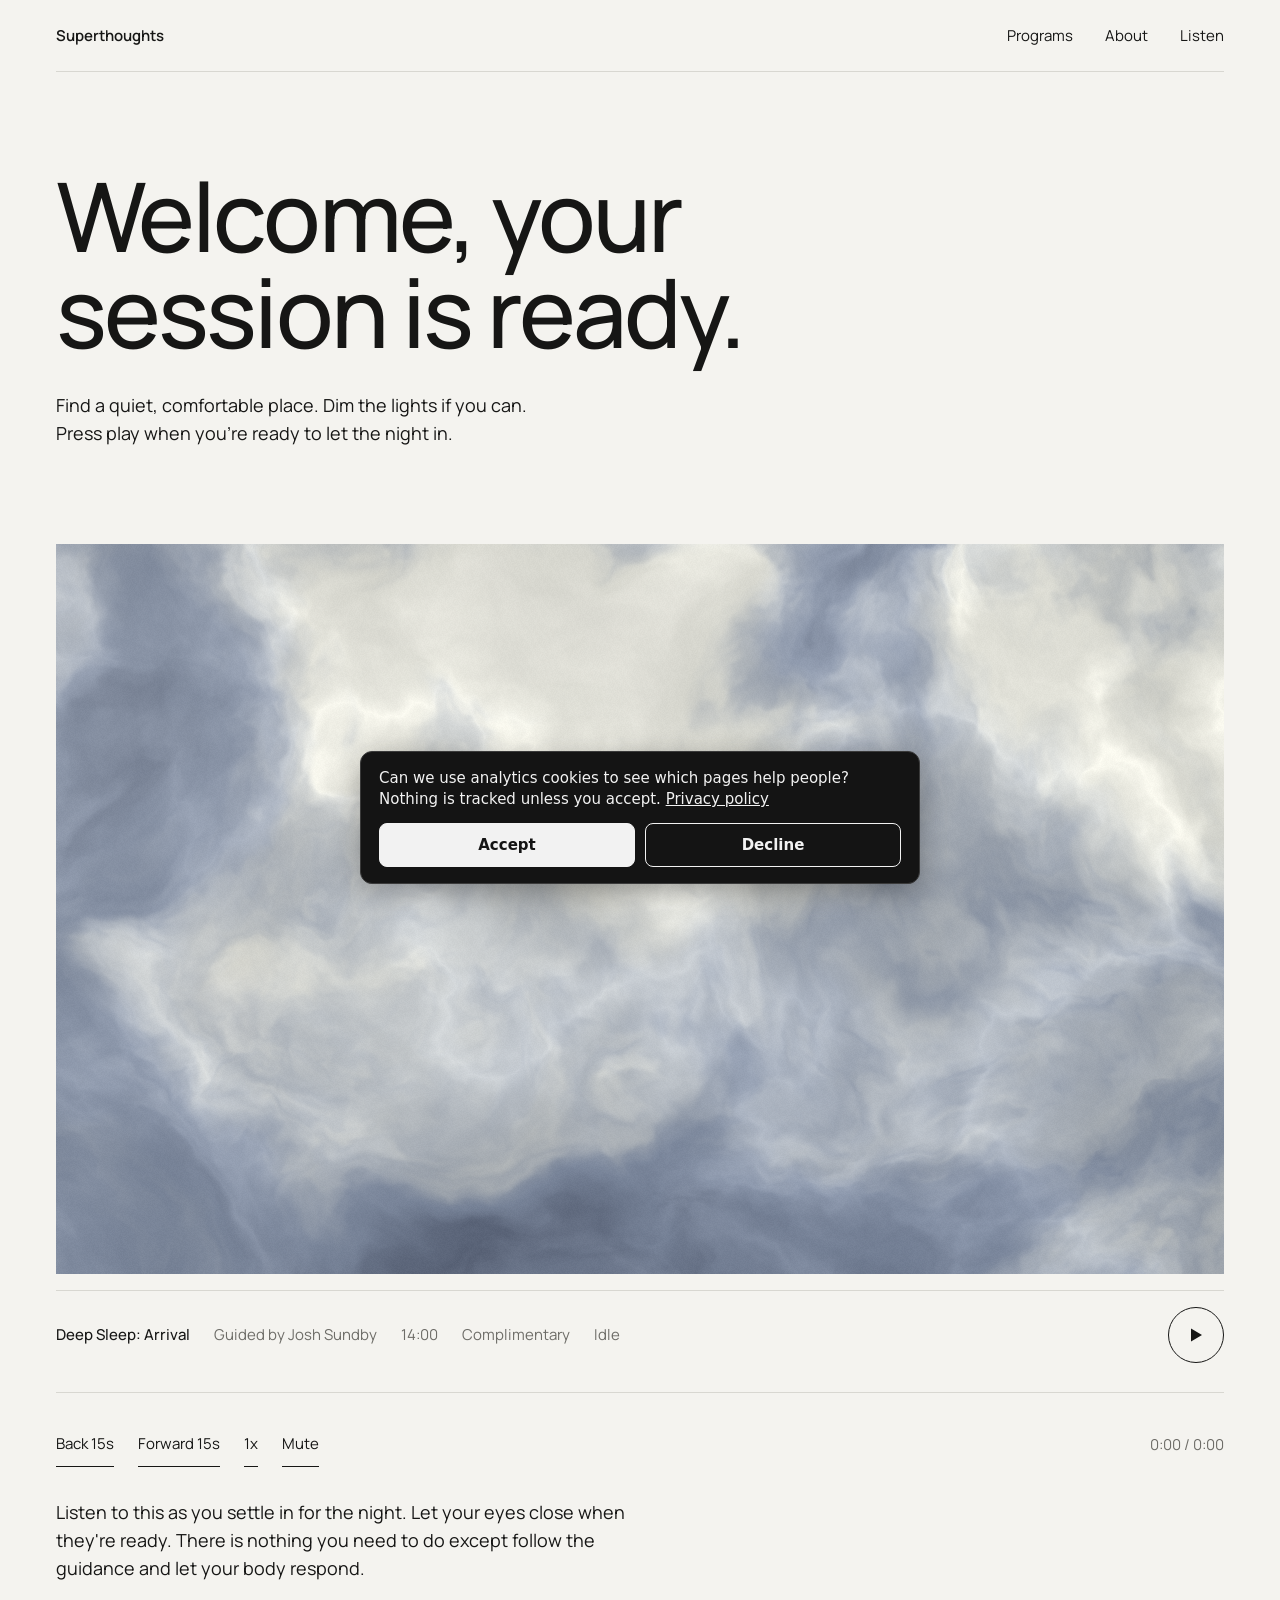
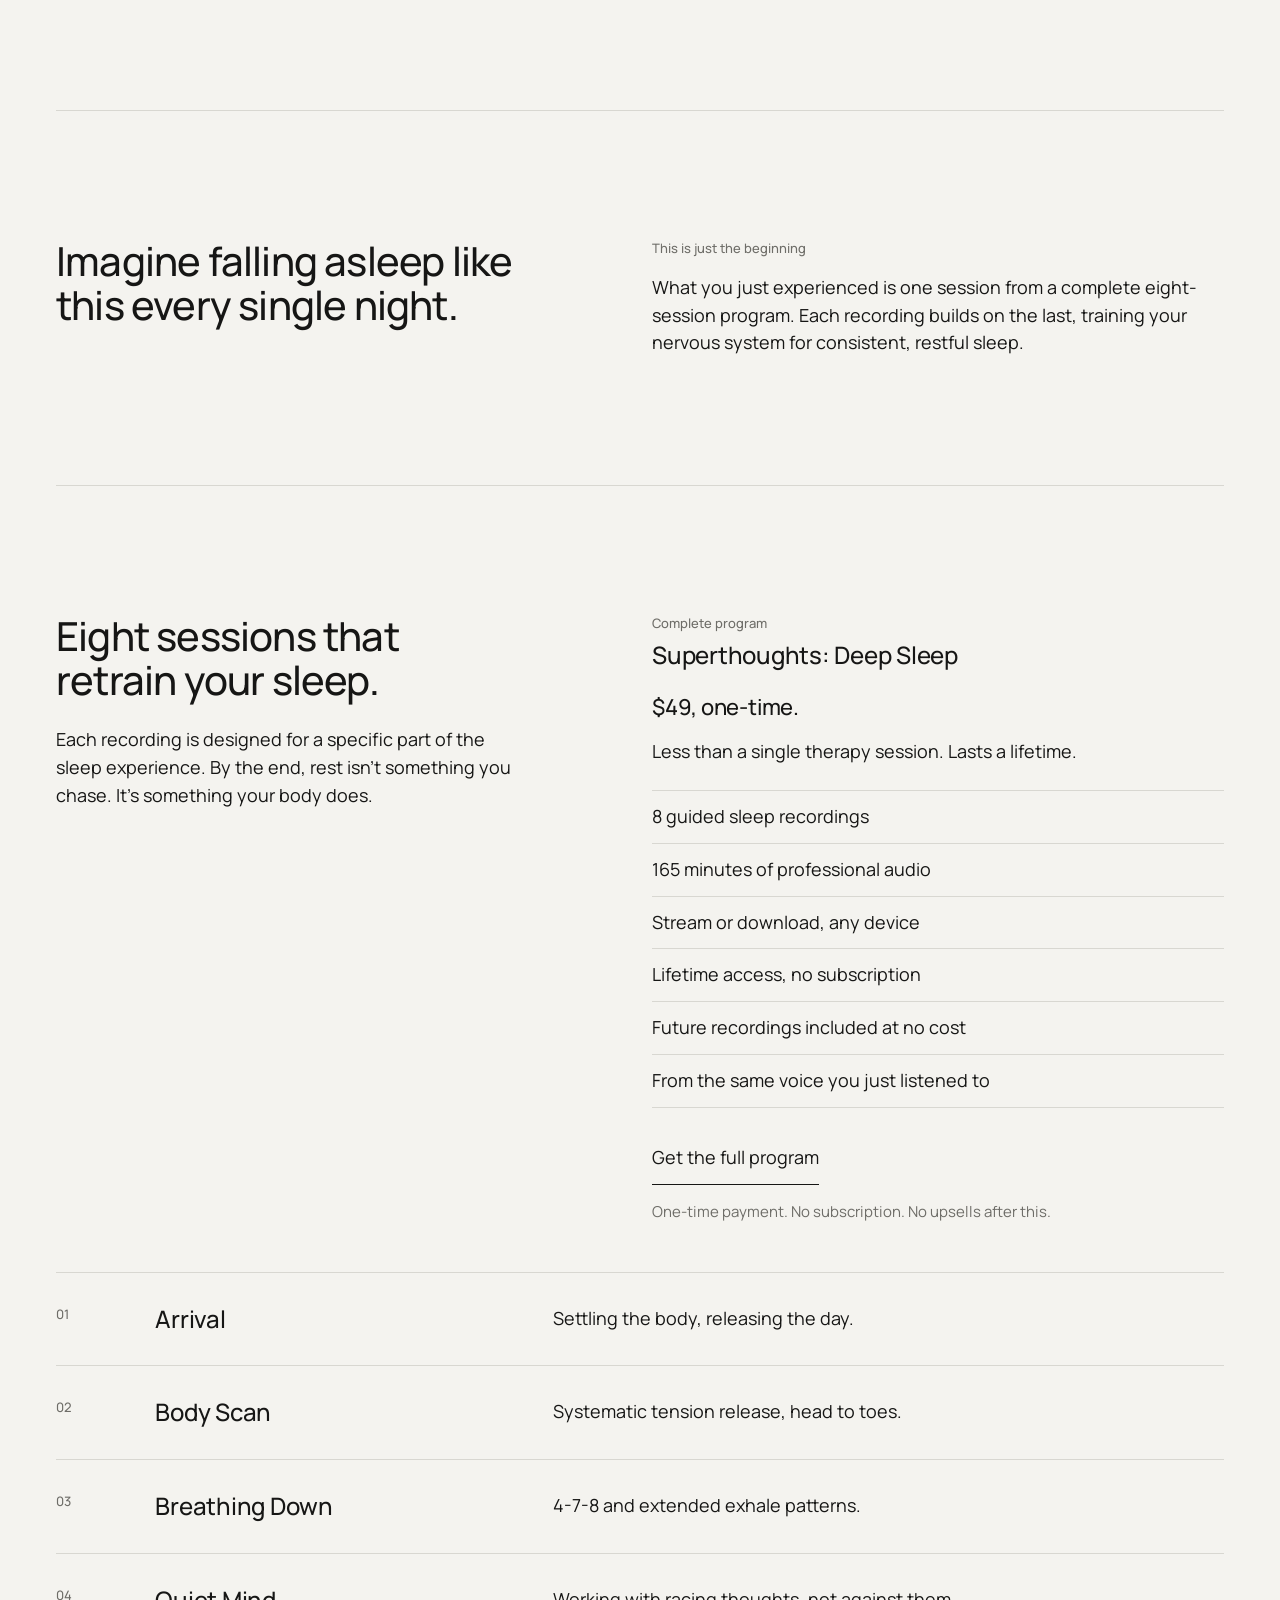
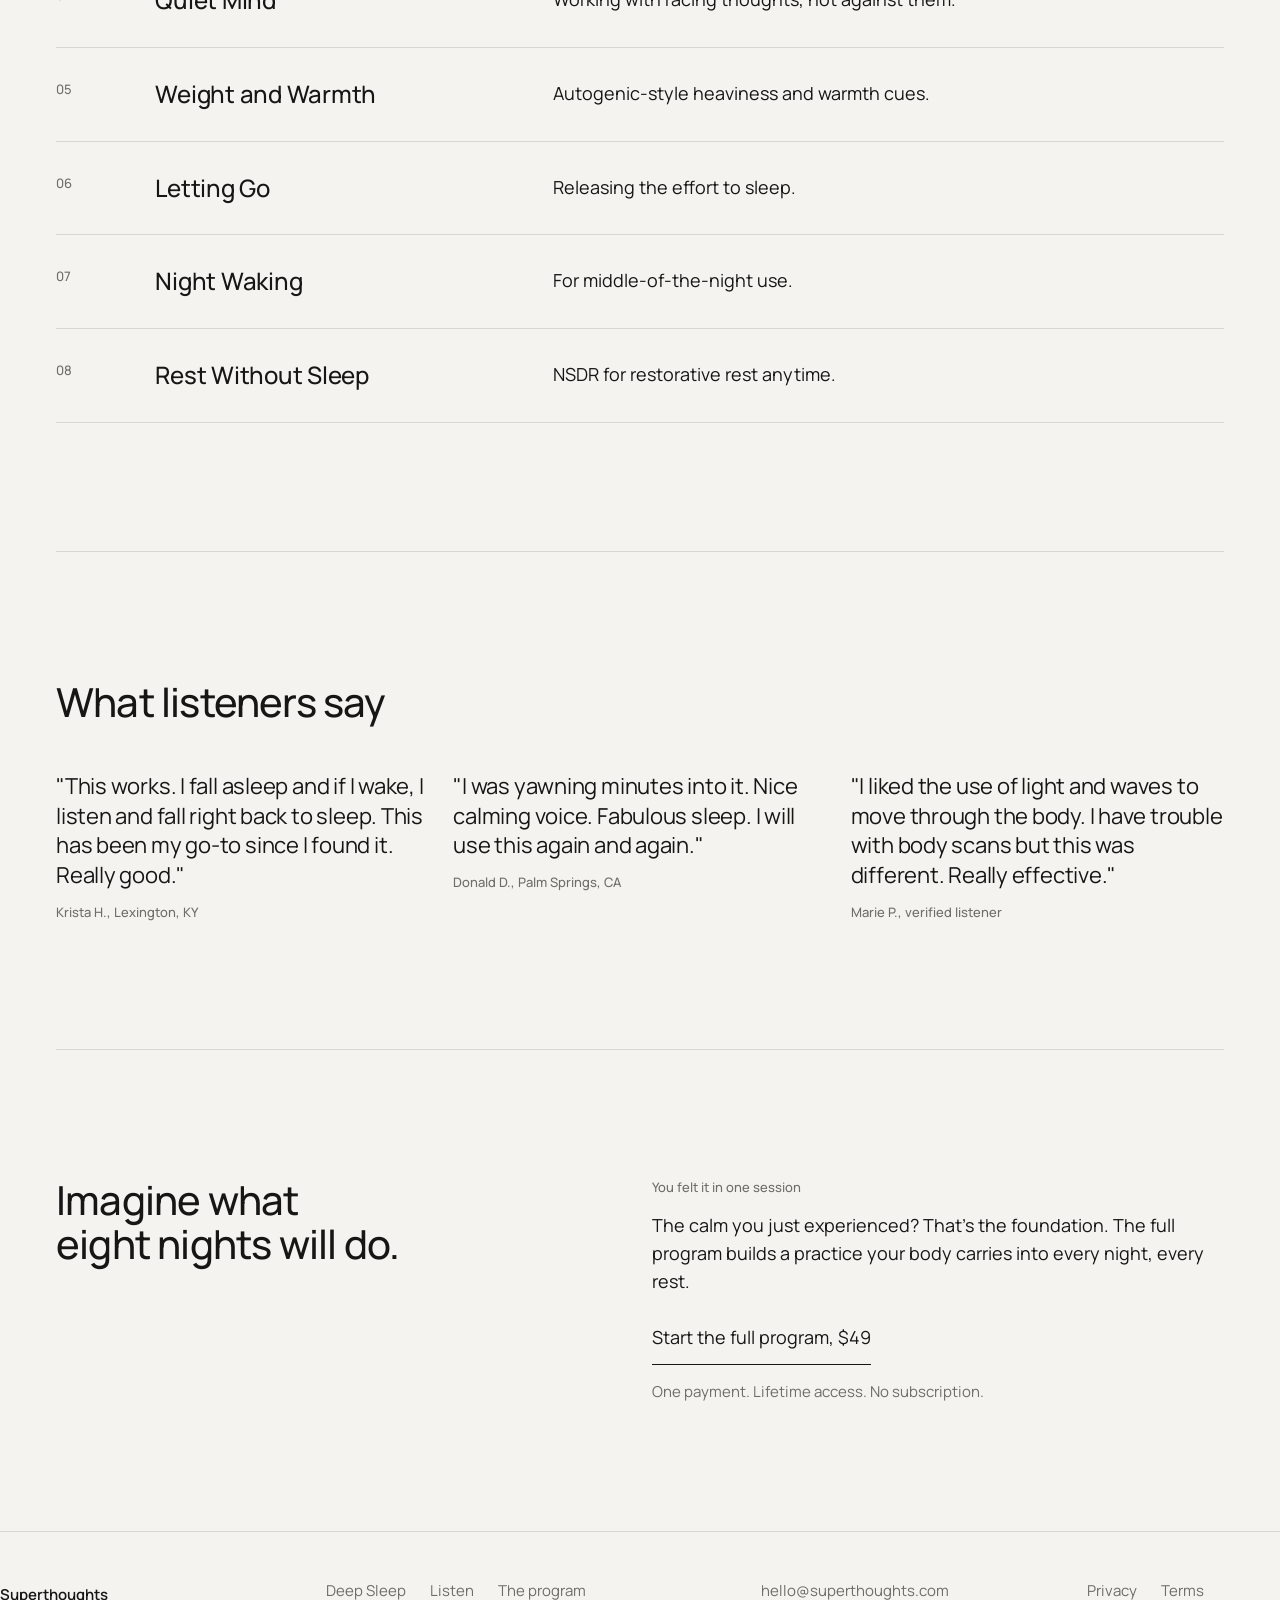
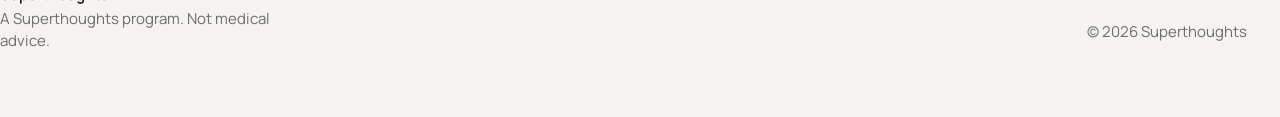
==== commit d835e3b0: "Gate analytics behind consent; remove Meta pixel Nothing third-party loads until the visitor clicks " ====
--- a/free-session.html
+++ b/free-session.html
@@ -21,29 +21,8 @@
 <meta name="twitter:description" content="Listen to your complimentary 14-minute guided deep sleep session.">
 <meta name="twitter:image" content="https://deep-sleep.superthoughts.com/images/og.png">
 
-<!-- Google Analytics 4 -->
-<script async src="https://www.googletagmanager.com/gtag/js?id=G-S151YE55PJ"></script>
-<script>
-  window.dataLayer = window.dataLayer || [];
-  function gtag(){dataLayer.push(arguments);}
-  gtag('js', new Date());
-  gtag('config', 'G-S151YE55PJ');
-</script>
-
-<!-- Meta Pixel -->
-<script>
-  !function(f,b,e,v,n,t,s)
-  {if(f.fbq)return;n=f.fbq=function(){n.callMethod?
-  n.callMethod.apply(n,arguments):n.queue.push(arguments)};
-  if(!f._fbq)f._fbq=n;n.push=n;n.loaded=!0;n.version='2.0';
-  n.queue=[];t=b.createElement(e);t.async=!0;
-  t.src=v;s=b.getElementsByTagName(e)[0];
-  s.parentNode.insertBefore(t,s)}(window, document,'script',
-  'https://connect.facebook.net/en_US/fbevents.js');
-  fbq('init', '168292265148');
-  fbq('track', 'PageView');
-</script>
-<noscript><img height="1" width="1" style="display:none" src="https://www.facebook.com/tr?id=168292265148&ev=PageView&noscript=1"/></noscript>
+<script src="consent.js" data-ga="G-S151YE55PJ" data-privacy="privacy.html" defer></script>
+
 
 <link rel="icon" href="data:image/svg+xml,%3Csvg xmlns='http://www.w3.org/2000/svg' viewBox='0 0 32 32'%3E%3Crect width='32' height='32' fill='%23F4F3EF'/%3E%3Ccircle cx='16' cy='16' r='9' fill='none' stroke='%23161615' stroke-width='1.5'/%3E%3C/svg%3E">
 <link rel="preconnect" href="https://fonts.googleapis.com">
